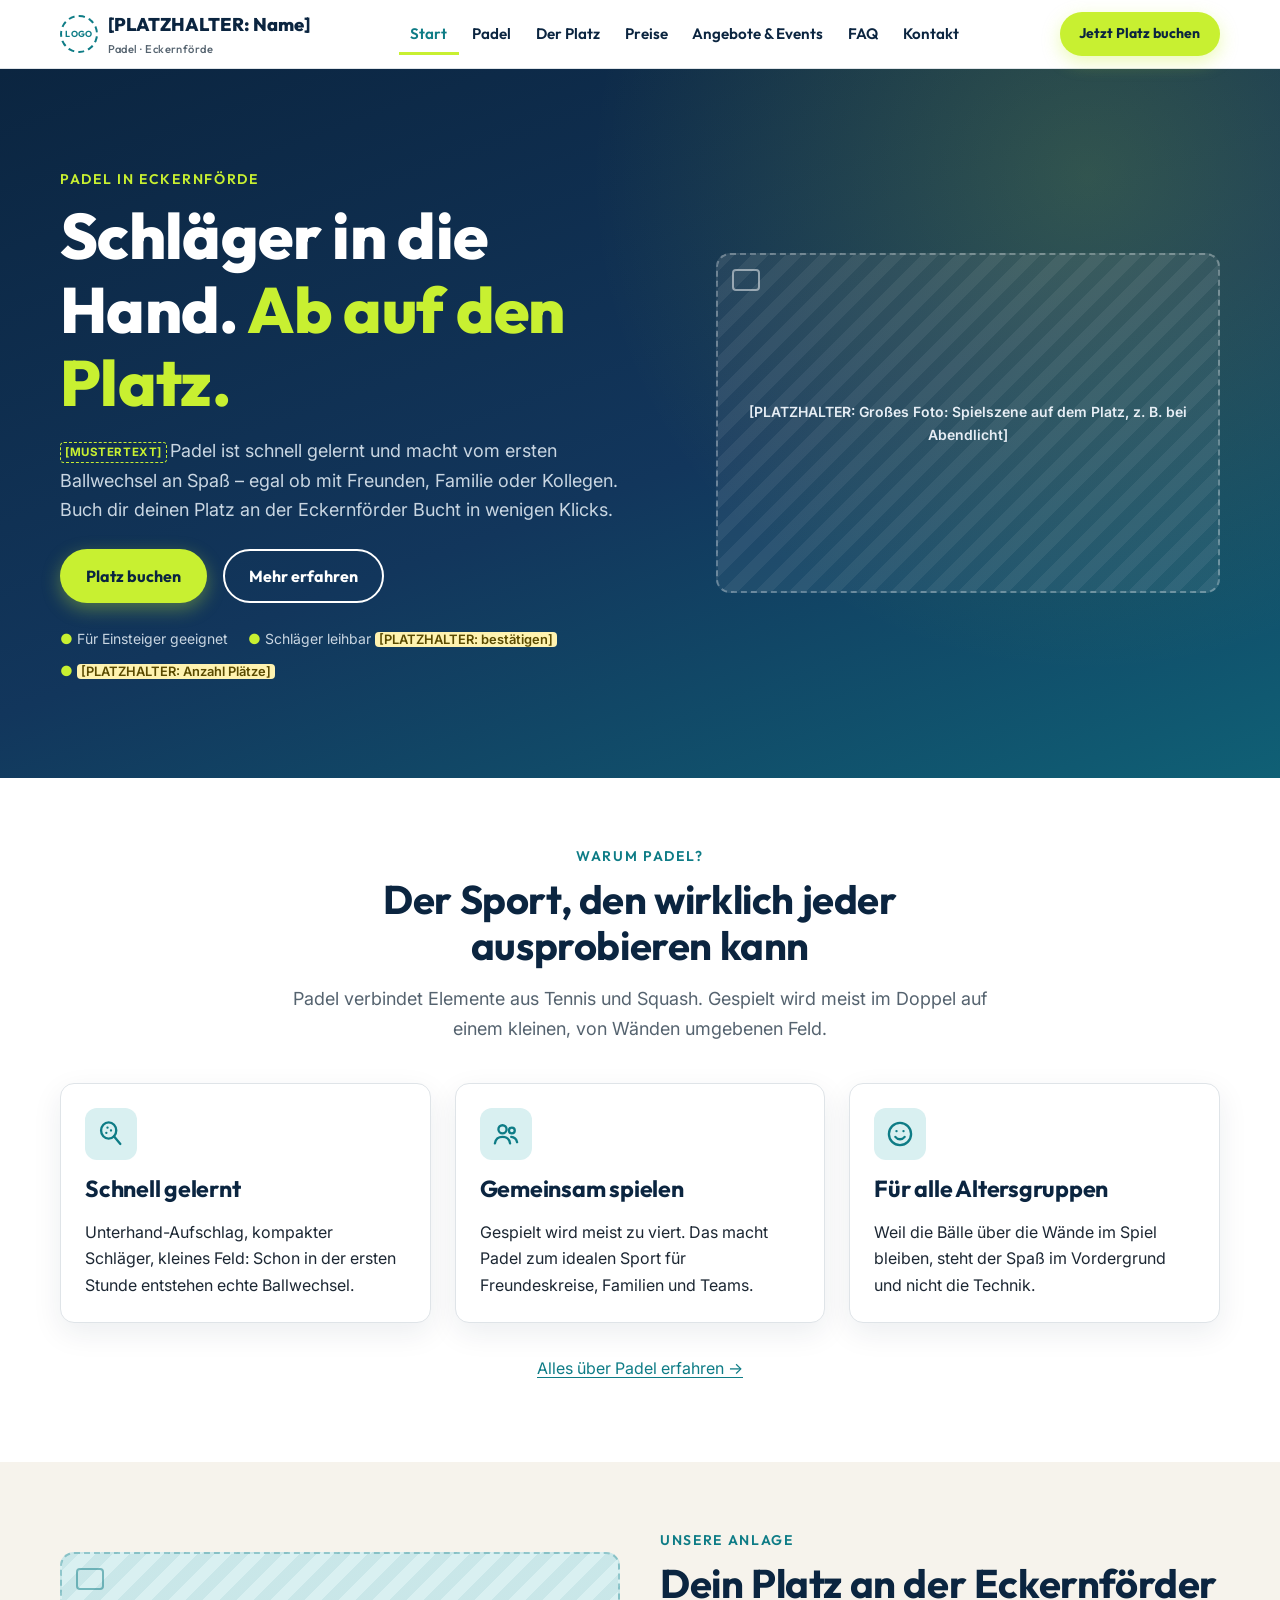
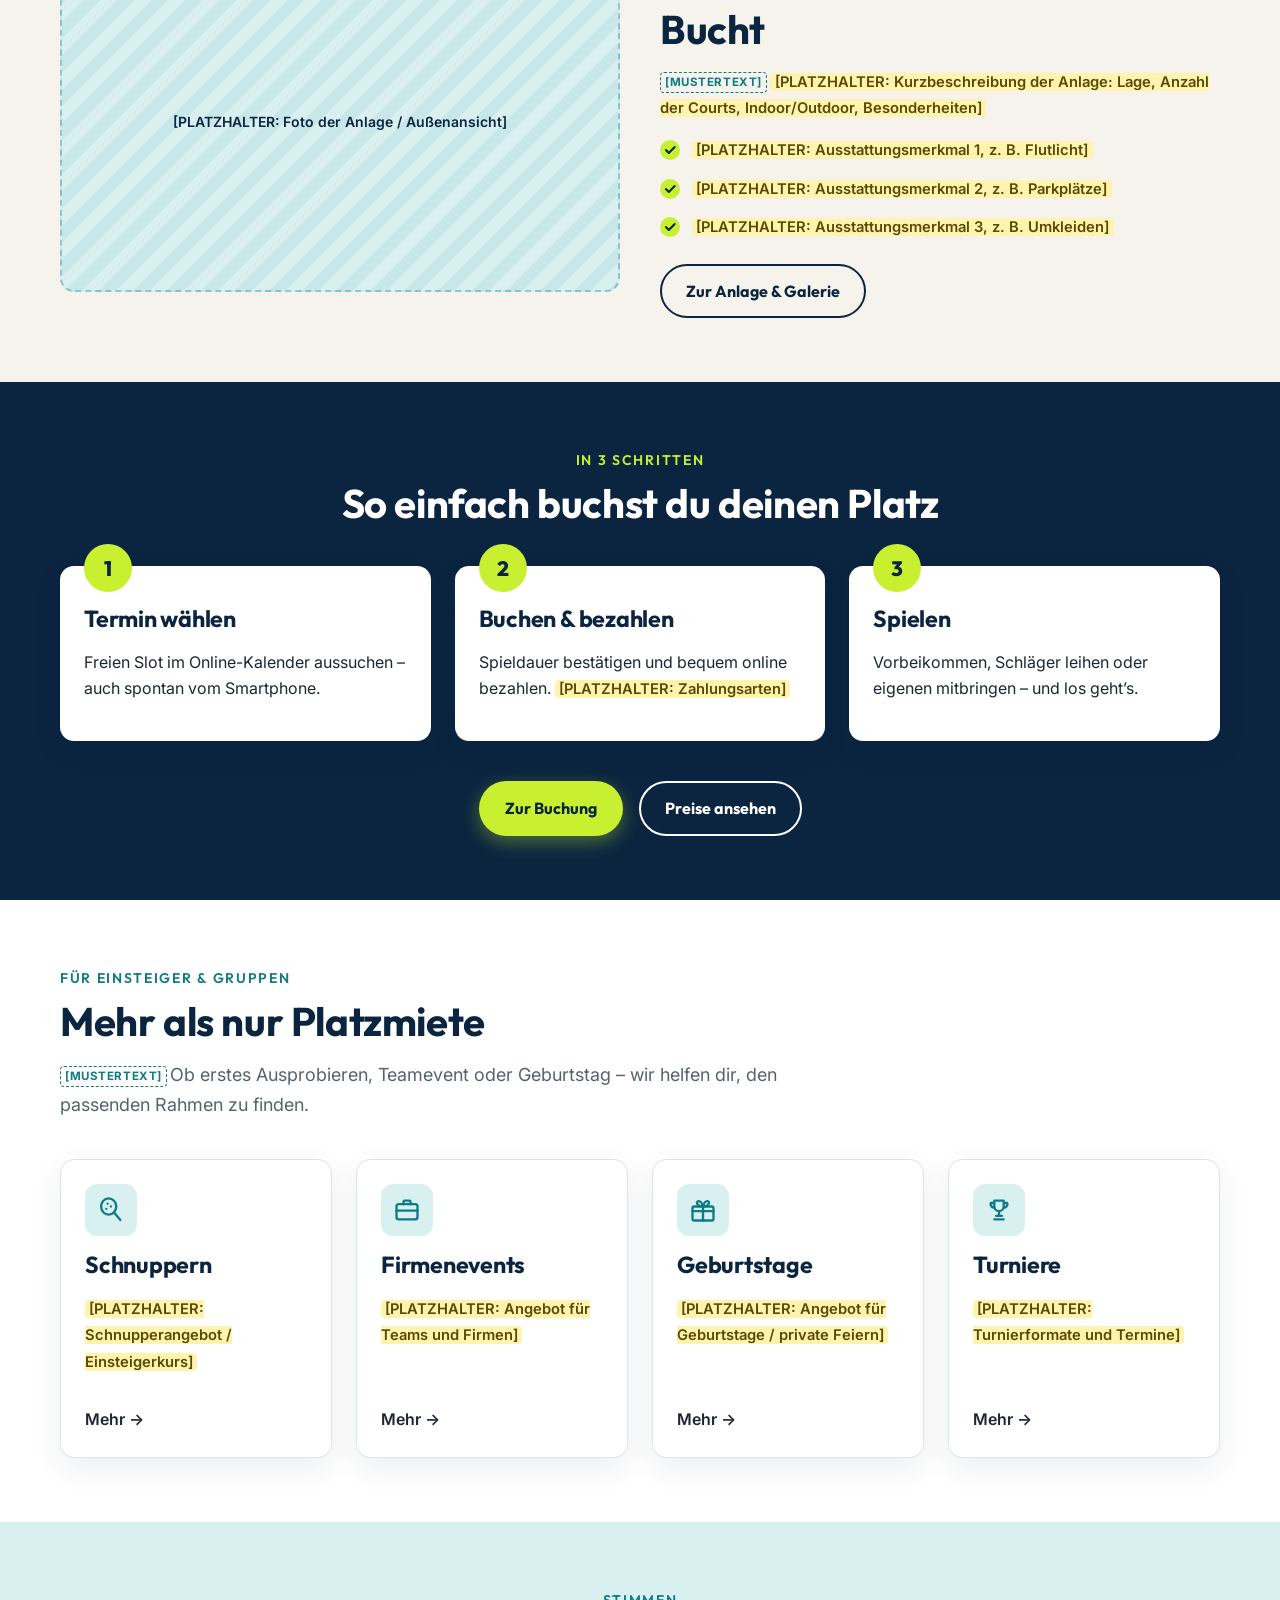
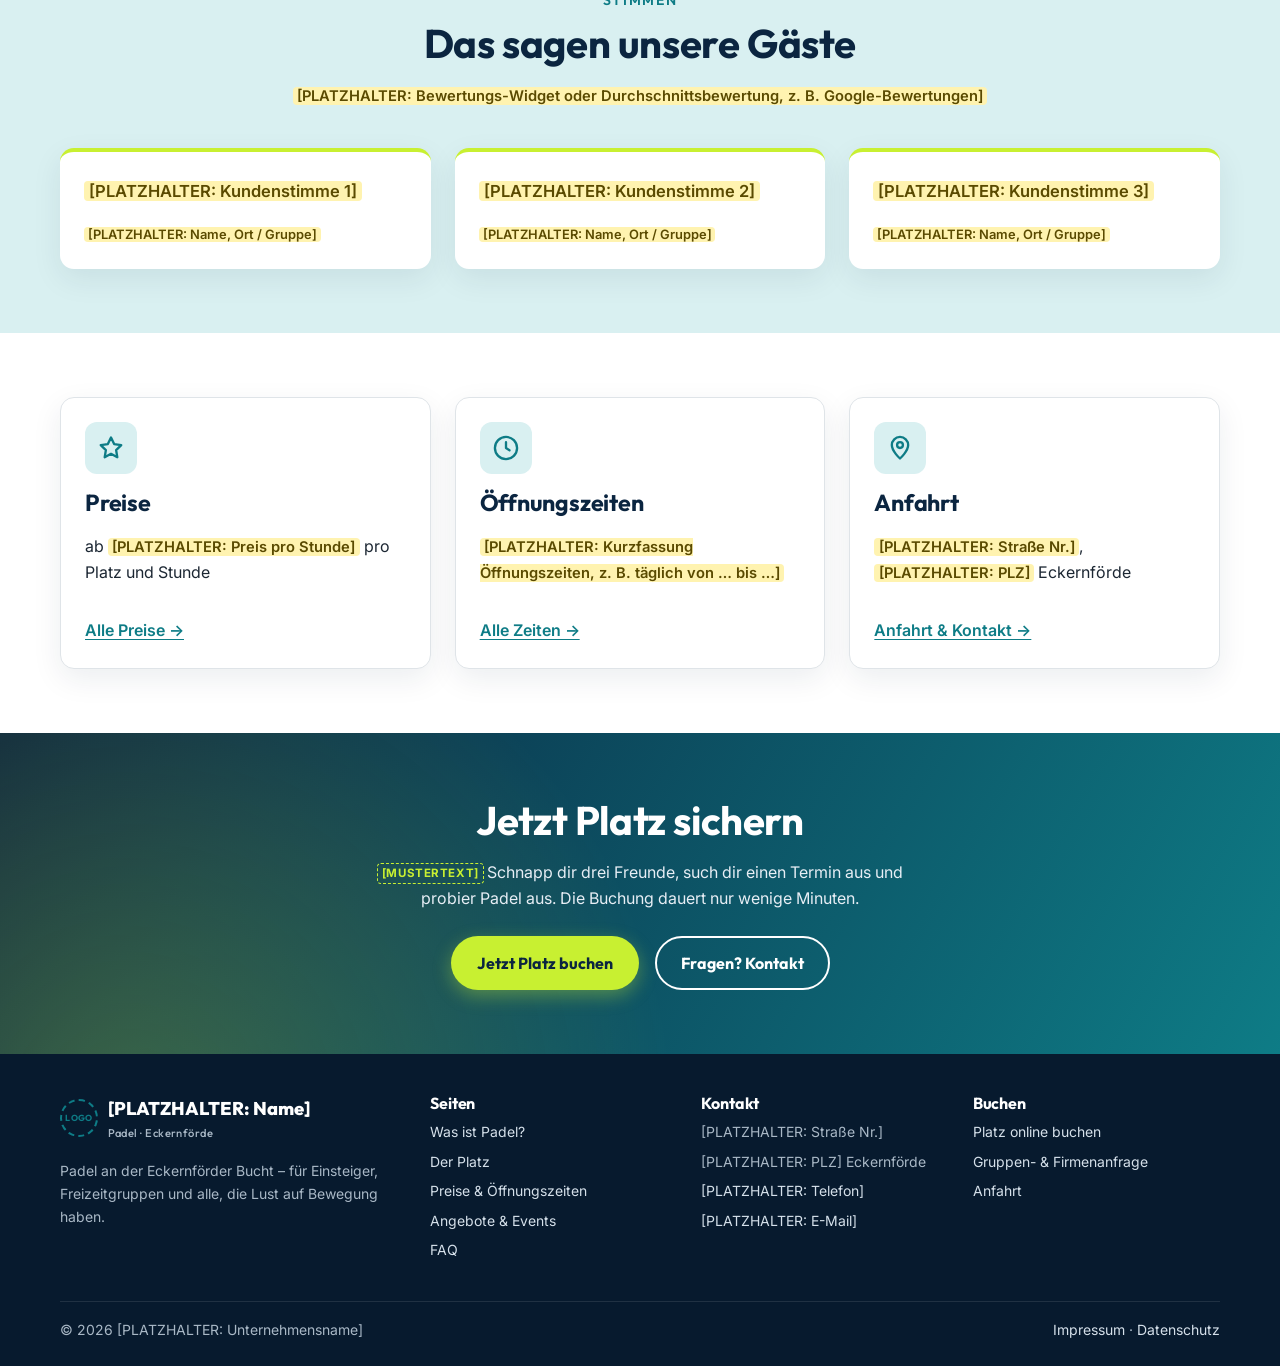
==== index.html @ 582b1b62 "Erster Entwurf der mehrseitigen Padel-Webseite Eckernförde Statische Seiten (HTML/CSS/minimales JS) " ====
<!DOCTYPE html>
<html lang="de">
<head>
  <meta charset="utf-8">
  <meta name="viewport" content="width=device-width, initial-scale=1">
  <title>Padel Eckernförde – Padel-Platz online buchen | [PLATZHALTER: Name]</title>
  <meta name="description" content="Padel in Eckernförde: Platz online buchen, Schläger leihen und mit Freunden, Familie oder Kollegen spielen. Für Einsteiger und Gruppen an der Eckernförder Bucht.">
  <link rel="canonical" href="https://www.example.com/"><!-- [PLATZHALTER: echte Domain] -->

  <!-- Open Graph (Vorschau beim Teilen in Social Media / Messengern) -->
  <meta property="og:type" content="website">
  <meta property="og:locale" content="de_DE">
  <meta property="og:title" content="Padel Eckernförde – Padel-Platz online buchen | [PLATZHALTER: Name]">
  <meta property="og:description" content="Padel in Eckernförde: Platz online buchen, Schläger leihen und mit Freunden, Familie oder Kollegen spielen. Für Einsteiger und Gruppen an der Eckernförder Bucht.">
  <meta property="og:url" content="https://www.example.com/">
  <meta property="og:image" content="https://www.example.com/assets/img/og-image.jpg"><!-- [PLATZHALTER: Teilen-Bild 1200x630] -->

  <link rel="icon" href="assets/img/favicon.svg" type="image/svg+xml">

  <!-- Schriften: Outfit (Überschriften) + Inter (Fließtext). Hinweis DSGVO: vor Livegang lokal hosten. -->
  <link rel="preconnect" href="https://fonts.googleapis.com">
  <link rel="preconnect" href="https://fonts.gstatic.com" crossorigin>
  <link href="https://fonts.googleapis.com/css2?family=Inter:wght@400;500;600;700&amp;family=Outfit:wght@500;600;700;800&amp;display=swap" rel="stylesheet">

  <link rel="stylesheet" href="css/style.css">

  <!-- Strukturierte Daten für Google (Local SEO). Alle Werte sind Platzhalter! -->
  <script type="application/ld+json">
  {
    "@context": "https://schema.org",
    "@type": ["SportsActivityLocation", "LocalBusiness"],
    "name": "[PLATZHALTER: Unternehmensname]",
    "description": "Padel-Anlage in Eckernförde – Plätze online buchen, Schläger leihen, Events und Turniere.",
    "url": "https://www.example.com/",
    "image": "https://www.example.com/assets/img/og-image.jpg",
    "logo": "https://www.example.com/assets/img/logo.svg",
    "telephone": "[PLATZHALTER: Telefon]",
    "email": "[PLATZHALTER: E-Mail]",
    "priceRange": "[PLATZHALTER: z. B. €€]",
    "address": {
      "@type": "PostalAddress",
      "streetAddress": "[PLATZHALTER: Straße Nr.]",
      "postalCode": "[PLATZHALTER: PLZ]",
      "addressLocality": "Eckernförde",
      "addressRegion": "Schleswig-Holstein",
      "addressCountry": "DE"
    },
    "geo": {
      "@type": "GeoCoordinates",
      "latitude": "[PLATZHALTER: Breitengrad]",
      "longitude": "[PLATZHALTER: Längengrad]"
    },
    "openingHoursSpecification": [
      {
        "@type": "OpeningHoursSpecification",
        "dayOfWeek": ["Monday","Tuesday","Wednesday","Thursday","Friday","Saturday","Sunday"],
        "opens": "[PLATZHALTER: HH:MM]",
        "closes": "[PLATZHALTER: HH:MM]"
      }
    ],
    "sameAs": [
      "[PLATZHALTER: Instagram-URL]",
      "[PLATZHALTER: Facebook-URL]"
    ]
  }
  </script>
</head>
<body>
  <a class="skip-link" href="#inhalt">Zum Inhalt springen</a>

  <!-- ================= HEADER (auf allen Seiten identisch) ================= -->
  <header class="site-header">
    <div class="container header-inner">
      <a class="logo" href="index.html" aria-label="Startseite – [PLATZHALTER: Unternehmensname]">
        <span class="logo-mark" aria-hidden="true">LOGO</span>
        <span>[PLATZHALTER: Name]<small>Padel · Eckernförde</small></span>
      </a>

      <nav id="main-nav" class="main-nav" aria-label="Hauptnavigation">
        <ul>
          <li><a href="index.html" aria-current="page">Start</a></li>
          <li><a href="padel.html">Padel</a></li>
          <li><a href="platz.html">Der Platz</a></li>
          <li><a href="preise.html">Preise</a></li>
          <li><a href="angebote.html">Angebote & Events</a></li>
          <li><a href="faq.html">FAQ</a></li>
          <li><a href="kontakt.html">Kontakt</a></li>
        </ul>
      </nav>

      <div class="header-actions">
        <a class="btn btn--book btn--sm header-cta" href="buchen.html">Jetzt Platz buchen</a>
        <button class="nav-toggle" type="button" aria-expanded="false" aria-controls="main-nav" aria-label="Menü öffnen">
          <svg class="icon-open" viewBox="0 0 24 24" fill="none" stroke="currentColor" stroke-width="2.2" stroke-linecap="round" aria-hidden="true"><path d="M4 7h16M4 12h16M4 17h16"/></svg>
          <svg class="icon-close" viewBox="0 0 24 24" fill="none" stroke="currentColor" stroke-width="2.2" stroke-linecap="round" aria-hidden="true"><path d="M6 6l12 12M18 6L6 18"/></svg>
        </button>
      </div>
    </div>
  </header>

  <main id="inhalt">
    <!-- ================= HERO ================= -->
    <section class="hero" aria-labelledby="hero-title">
      <div class="container hero-grid">
        <div class="reveal">
          <span class="eyebrow">Padel in Eckernförde</span>
          <h1 id="hero-title">Schläger in die Hand. <span class="hl">Ab auf den Platz.</span></h1>
          <p class="lead"><span class="tag-muster">[MUSTERTEXT]</span>Padel ist schnell gelernt und macht vom ersten Ballwechsel an Spaß – egal ob mit Freunden, Familie oder Kollegen. Buch dir deinen Platz an der Eckernförder Bucht in wenigen Klicks.</p>
          <div class="btn-row">
            <a class="btn btn--book" href="buchen.html">Platz buchen</a>
            <a class="btn btn--outline" href="padel.html">Mehr erfahren</a>
          </div>
          <ul class="hero-facts">
            <li>Für Einsteiger geeignet</li>
            <li>Schläger leihbar <span class="ph-text">[PLATZHALTER: bestätigen]</span></li>
            <li><span class="ph-text">[PLATZHALTER: Anzahl Plätze]</span></li>
          </ul>
        </div>
        <div class="reveal">
          <div class="ph-img ph-img--tall" role="img" aria-label="Bildplatzhalter: Großes Foto: Spielszene auf dem Platz, z. B. bei Abendlicht">[PLATZHALTER: Großes Foto: Spielszene auf dem Platz, z. B. bei Abendlicht]</div>
        </div>
      </div>
    </section>

    <!-- ================= WARUM PADEL (Kurzteaser) ================= -->
    <section class="section" aria-labelledby="why-title">
      <div class="container">
        <div class="section-head section-head--center reveal">
          <span class="eyebrow">Warum Padel?</span>
          <h2 id="why-title">Der Sport, den wirklich jeder ausprobieren kann</h2>
          <p class="lead">Padel verbindet Elemente aus Tennis und Squash. Gespielt wird meist im Doppel auf einem kleinen, von Wänden umgebenen Feld.</p>
        </div>
        <div class="grid grid--3">
          <article class="card reveal">
            <div class="card-icon"><svg viewBox="0 0 24 24" fill="none" stroke="currentColor" stroke-width="2" stroke-linecap="round" stroke-linejoin="round" aria-hidden="true"><ellipse cx="10" cy="9" rx="6.5" ry="7"/><path d="M14.5 14l5.5 6.5M9 6.5h.01M12 9h.01M8 11h.01"/></svg></div>
            <h3>Schnell gelernt</h3>
            <p>Unterhand-Aufschlag, kompakter Schläger, kleines Feld: Schon in der ersten Stunde entstehen echte Ballwechsel.</p>
          </article>
          <article class="card reveal">
            <div class="card-icon"><svg viewBox="0 0 24 24" fill="none" stroke="currentColor" stroke-width="2" stroke-linecap="round" stroke-linejoin="round" aria-hidden="true"><circle cx="9" cy="8" r="3.5"/><path d="M2.5 20c.6-3.4 3.2-5.5 6.5-5.5s5.9 2.1 6.5 5.5"/><circle cx="17" cy="9" r="2.5"/><path d="M16.5 14.5c2.6.2 4.4 2 5 4.5"/></svg></div>
            <h3>Gemeinsam spielen</h3>
            <p>Gespielt wird meist zu viert. Das macht Padel zum idealen Sport für Freundeskreise, Familien und Teams.</p>
          </article>
          <article class="card reveal">
            <div class="card-icon"><svg viewBox="0 0 24 24" fill="none" stroke="currentColor" stroke-width="2" stroke-linecap="round" stroke-linejoin="round" aria-hidden="true"><circle cx="12" cy="12" r="9.5"/><path d="M8 14.5s1.5 2 4 2 4-2 4-2M9 9.5h.01M15 9.5h.01"/></svg></div>
            <h3>Für alle Altersgruppen</h3>
            <p>Weil die Bälle über die Wände im Spiel bleiben, steht der Spaß im Vordergrund und nicht die Technik.</p>
          </article>
        </div>
        <p class="reveal" style="text-align:center;margin-top:2rem"><a href="padel.html">Alles über Padel erfahren →</a></p>
      </div>
    </section>

    <!-- ================= DER PLATZ (Teaser) ================= -->
    <section class="section section--sand" aria-labelledby="platz-title">
      <div class="container split">
        <div class="reveal">
          <div class="ph-img ph-img--tall" role="img" aria-label="Bildplatzhalter: Foto der Anlage / Außenansicht">[PLATZHALTER: Foto der Anlage / Außenansicht]</div>
        </div>
        <div class="reveal">
          <span class="eyebrow">Unsere Anlage</span>
          <h2 id="platz-title">Dein Platz an der Eckernförder Bucht</h2>
          <p><span class="tag-muster">[MUSTERTEXT]</span><span class="ph-text">[PLATZHALTER: Kurzbeschreibung der Anlage: Lage, Anzahl der Courts, Indoor/Outdoor, Besonderheiten]</span></p>
          <ul class="checklist">
            <li><span class="ph-text">[PLATZHALTER: Ausstattungsmerkmal 1, z. B. Flutlicht]</span></li>
            <li><span class="ph-text">[PLATZHALTER: Ausstattungsmerkmal 2, z. B. Parkplätze]</span></li>
            <li><span class="ph-text">[PLATZHALTER: Ausstattungsmerkmal 3, z. B. Umkleiden]</span></li>
          </ul>
          <div class="btn-row">
            <a class="btn btn--outline" href="platz.html">Zur Anlage &amp; Galerie</a>
          </div>
        </div>
      </div>
    </section>

    <!-- ================= SO BUCHST DU (Kurzfassung) ================= -->
    <section class="section section--dark" aria-labelledby="steps-title">
      <div class="container">
        <div class="section-head section-head--center reveal">
          <span class="eyebrow">In 3 Schritten</span>
          <h2 id="steps-title">So einfach buchst du deinen Platz</h2>
        </div>
        <ol class="steps reveal">
          <li><h3>Termin wählen</h3><p>Freien Slot im Online-Kalender aussuchen – auch spontan vom Smartphone.</p></li>
          <li><h3>Buchen &amp; bezahlen</h3><p>Spieldauer bestätigen und bequem online bezahlen. <span class="ph-text">[PLATZHALTER: Zahlungsarten]</span></p></li>
          <li><h3>Spielen</h3><p>Vorbeikommen, Schläger leihen oder eigenen mitbringen – und los geht’s.</p></li>
        </ol>
        <div class="btn-row reveal" style="justify-content:center;margin-top:2.5rem">
          <a class="btn btn--book" href="buchen.html">Zur Buchung</a>
          <a class="btn btn--outline" href="preise.html">Preise ansehen</a>
        </div>
      </div>
    </section>

    <!-- ================= ANGEBOTE (Teaser) ================= -->
    <section class="section" aria-labelledby="offers-title">
      <div class="container">
        <div class="section-head reveal">
          <span class="eyebrow">Für Einsteiger &amp; Gruppen</span>
          <h2 id="offers-title">Mehr als nur Platzmiete</h2>
          <p class="lead"><span class="tag-muster">[MUSTERTEXT]</span>Ob erstes Ausprobieren, Teamevent oder Geburtstag – wir helfen dir, den passenden Rahmen zu finden.</p>
        </div>
        <div class="grid grid--4">
          <a class="card reveal" href="angebote.html#einsteiger" style="text-decoration:none;color:inherit">
            <div class="card-icon"><svg viewBox="0 0 24 24" fill="none" stroke="currentColor" stroke-width="2" stroke-linecap="round" stroke-linejoin="round" aria-hidden="true"><ellipse cx="10" cy="9" rx="6.5" ry="7"/><path d="M14.5 14l5.5 6.5M9 6.5h.01M12 9h.01M8 11h.01"/></svg></div>
            <h3>Schnuppern</h3>
            <p><span class="ph-text">[PLATZHALTER: Schnupperangebot / Einsteigerkurs]</span></p>
            <span class="card-link">Mehr →</span>
          </a>
          <a class="card reveal" href="angebote.html#gruppen" style="text-decoration:none;color:inherit">
            <div class="card-icon"><svg viewBox="0 0 24 24" fill="none" stroke="currentColor" stroke-width="2" stroke-linecap="round" stroke-linejoin="round" aria-hidden="true"><rect x="3" y="7" width="18" height="13" rx="2"/><path d="M9 7V5a1 1 0 0 1 1-1h4a1 1 0 0 1 1 1v2M3 12.5h18"/></svg></div>
            <h3>Firmenevents</h3>
            <p><span class="ph-text">[PLATZHALTER: Angebot für Teams und Firmen]</span></p>
            <span class="card-link">Mehr →</span>
          </a>
          <a class="card reveal" href="angebote.html#geburtstag" style="text-decoration:none;color:inherit">
            <div class="card-icon"><svg viewBox="0 0 24 24" fill="none" stroke="currentColor" stroke-width="2" stroke-linecap="round" stroke-linejoin="round" aria-hidden="true"><rect x="3" y="9" width="18" height="12" rx="1.5"/><path d="M3 13h18M12 9v12M12 9S10.5 4 8 4.5 7 9 12 9zM12 9s1.5-5 4-4.5S17 9 12 9z"/></svg></div>
            <h3>Geburtstage</h3>
            <p><span class="ph-text">[PLATZHALTER: Angebot für Geburtstage / private Feiern]</span></p>
            <span class="card-link">Mehr →</span>
          </a>
          <a class="card reveal" href="angebote.html#turniere" style="text-decoration:none;color:inherit">
            <div class="card-icon"><svg viewBox="0 0 24 24" fill="none" stroke="currentColor" stroke-width="2" stroke-linecap="round" stroke-linejoin="round" aria-hidden="true"><path d="M8 4h8v5a4 4 0 0 1-8 0V4zM8 6H5a3 3 0 0 0 3 4M16 6h3a3 3 0 0 1-3 4M12 13v4M8 20h8M9.5 17h5"/></svg></div>
            <h3>Turniere</h3>
            <p><span class="ph-text">[PLATZHALTER: Turnierformate und Termine]</span></p>
            <span class="card-link">Mehr →</span>
          </a>
        </div>
      </div>
    </section>

    <!-- ================= VERTRAUEN / KUNDENSTIMMEN ================= -->
    <section class="section section--sea" aria-labelledby="trust-title">
      <div class="container">
        <div class="section-head section-head--center reveal">
          <span class="eyebrow">Stimmen</span>
          <h2 id="trust-title">Das sagen unsere Gäste</h2>
          <p><span class="ph-text">[PLATZHALTER: Bewertungs-Widget oder Durchschnittsbewertung, z. B. Google-Bewertungen]</span></p>
        </div>
        <div class="grid grid--3">
          <figure class="quote reveal">
            <blockquote><p><span class="ph-text">[PLATZHALTER: Kundenstimme 1]</span></p></blockquote>
            <figcaption><span class="ph-text">[PLATZHALTER: Name, Ort / Gruppe]</span></figcaption>
          </figure>
          <figure class="quote reveal">
            <blockquote><p><span class="ph-text">[PLATZHALTER: Kundenstimme 2]</span></p></blockquote>
            <figcaption><span class="ph-text">[PLATZHALTER: Name, Ort / Gruppe]</span></figcaption>
          </figure>
          <figure class="quote reveal">
            <blockquote><p><span class="ph-text">[PLATZHALTER: Kundenstimme 3]</span></p></blockquote>
            <figcaption><span class="ph-text">[PLATZHALTER: Name, Ort / Gruppe]</span></figcaption>
          </figure>
        </div>
      </div>
    </section>

    <!-- ================= KURZINFO PREISE / ZEITEN / ANFAHRT ================= -->
    <section class="section" aria-labelledby="info-title">
      <div class="container">
        <h2 id="info-title" class="visually-hidden">Auf einen Blick</h2>
        <div class="grid grid--3">
          <article class="card reveal">
            <div class="card-icon"><svg viewBox="0 0 24 24" fill="none" stroke="currentColor" stroke-width="2" stroke-linecap="round" stroke-linejoin="round" aria-hidden="true"><path d="M12 3l2.7 5.6 6.1.9-4.4 4.3 1 6.1L12 17l-5.4 2.9 1-6.1L3.2 9.5l6.1-.9L12 3z"/></svg></div>
            <h3>Preise</h3>
            <p>ab <span class="ph-text">[PLATZHALTER: Preis pro Stunde]</span> pro Platz und Stunde</p>
            <a class="card-link" href="preise.html">Alle Preise →</a>
          </article>
          <article class="card reveal">
            <div class="card-icon"><svg viewBox="0 0 24 24" fill="none" stroke="currentColor" stroke-width="2" stroke-linecap="round" stroke-linejoin="round" aria-hidden="true"><circle cx="12" cy="12" r="9.5"/><path d="M12 7v5l3 2"/></svg></div>
            <h3>Öffnungszeiten</h3>
            <p><span class="ph-text">[PLATZHALTER: Kurzfassung Öffnungszeiten, z. B. täglich von … bis …]</span></p>
            <a class="card-link" href="preise.html#zeiten">Alle Zeiten →</a>
          </article>
          <article class="card reveal">
            <div class="card-icon"><svg viewBox="0 0 24 24" fill="none" stroke="currentColor" stroke-width="2" stroke-linecap="round" stroke-linejoin="round" aria-hidden="true"><path d="M12 21s-7-6.2-7-11.5a7 7 0 0 1 14 0C19 14.8 12 21 12 21z"/><circle cx="12" cy="9.5" r="2.5"/></svg></div>
            <h3>Anfahrt</h3>
            <p><span class="ph-text">[PLATZHALTER: Straße Nr.]</span>, <span class="ph-text">[PLATZHALTER: PLZ]</span> Eckernförde</p>
            <a class="card-link" href="kontakt.html">Anfahrt &amp; Kontakt →</a>
          </article>
        </div>
      </div>
    </section>

    <!-- ================= ABSCHLUSS-CTA ================= -->
    <section class="cta-band" aria-labelledby="cta-title">
      <div class="container reveal">
        <h2 id="cta-title">Jetzt Platz sichern</h2>
        <p><span class="tag-muster">[MUSTERTEXT]</span>Schnapp dir drei Freunde, such dir einen Termin aus und probier Padel aus. Die Buchung dauert nur wenige Minuten.</p>
        <div class="btn-row">
          <a class="btn btn--book" href="buchen.html">Jetzt Platz buchen</a>
          <a class="btn btn--outline" href="kontakt.html">Fragen? Kontakt</a>
        </div>
      </div>
    </section>
  </main>

  <!-- ================= FOOTER (auf allen Seiten identisch) ================= -->
  <footer class="site-footer">
    <div class="container">
      <div class="footer-grid">
        <div>
          <a class="logo" href="index.html">
            <span class="logo-mark" aria-hidden="true">LOGO</span>
            <span>[PLATZHALTER: Name]<small>Padel · Eckernförde</small></span>
          </a>
          <p style="margin-top:1rem">Padel an der Eckernförder Bucht – für Einsteiger, Freizeitgruppen und alle, die Lust auf Bewegung haben.</p>
        </div>
        <div>
          <h2>Seiten</h2>
          <ul>
            <li><a href="padel.html">Was ist Padel?</a></li>
            <li><a href="platz.html">Der Platz</a></li>
            <li><a href="preise.html">Preise &amp; Öffnungszeiten</a></li>
            <li><a href="angebote.html">Angebote &amp; Events</a></li>
            <li><a href="faq.html">FAQ</a></li>
          </ul>
        </div>
        <div>
          <h2>Kontakt</h2>
          <ul>
            <li>[PLATZHALTER: Straße Nr.]</li>
            <li>[PLATZHALTER: PLZ] Eckernförde</li>
            <li><a href="tel:+490000000000">[PLATZHALTER: Telefon]</a></li>
            <li><a href="mailto:info@example.com">[PLATZHALTER: E-Mail]</a></li>
          </ul>
        </div>
        <div>
          <h2>Buchen</h2>
          <ul>
            <li><a href="buchen.html">Platz online buchen</a></li>
            <li><a href="angebote.html#gruppen">Gruppen- &amp; Firmenanfrage</a></li>
            <li><a href="kontakt.html">Anfahrt</a></li>
          </ul>
        </div>
      </div>
      <div class="footer-bottom">
        <span>© <span data-year>2026</span> [PLATZHALTER: Unternehmensname]</span>
        <span><a href="impressum.html">Impressum</a> · <a href="datenschutz.html">Datenschutz</a></span>
      </div>
    </div>
  </footer>

  <!-- Fixierte Buchungsleiste (nur Smartphone) -->
  <div class="mobile-book-bar">
    <a class="btn btn--book" href="buchen.html">Jetzt Platz buchen</a>
  </div>

  <script src="js/main.js" defer></script>
</body>
</html>
---- css/style.css ----
/* ==========================================================================
   Padel Eckernförde – Stylesheet (erster Entwurf)
   Aufbau:
   1. Design-Tokens (Farben, Schriften, Abstände) – hier zentral anpassen
   2. Basis / Reset
   3. Layout-Helfer
   4. Komponenten (Buttons, Header, Karten, Platzhalter …)
   5. Seitenbereiche (Hero, Schritte, Preise, FAQ …)
   6. Footer & mobile Buchungsleiste
   7. Animationen & Barrierefreiheit
   Mobile first: Basis-Styles gelten fürs Smartphone, Media Queries erweitern.
   ========================================================================== */

/* 1. Design-Tokens ------------------------------------------------------- */
:root {
  /* Farbwelt: Ostsee-Navy + Küsten-Türkis + Padelball-Lime als Akzent */
  --color-navy: #0b2540;        /* Haupt-Dunkelton (Text, dunkle Flächen) */
  --color-navy-2: #12365c;      /* etwas heller, für Verläufe */
  --color-sea: #0e7c86;         /* Küsten-Türkis (Links, Sekundär) */
  --color-sea-light: #d9f0f1;   /* helle Türkis-Fläche */
  --color-accent: #c8f031;      /* Padelball-Lime – NUR für Buchungs-CTAs */
  --color-accent-hover: #b4dc1c;
  --color-sand: #f6f3ec;        /* warmer Strand-Hintergrund für Abschnitte */
  --color-white: #ffffff;
  --color-text: #1c2733;
  --color-muted: #55636f;
  --color-border: #dfe4e8;
  --color-placeholder: #fff3b0; /* Markierung für Platzhalter */

  /* Schriften */
  --font-heading: "Outfit", system-ui, -apple-system, "Segoe UI", sans-serif;
  --font-body: "Inter", system-ui, -apple-system, "Segoe UI", Roboto, sans-serif;

  /* Typo-Skala (fluid) */
  --fs-sm: 0.875rem;
  --fs-base: 1rem;
  --fs-lg: 1.125rem;
  --fs-h3: clamp(1.2rem, 1.1rem + 0.5vw, 1.45rem);
  --fs-h2: clamp(1.7rem, 1.4rem + 1.4vw, 2.5rem);
  --fs-h1: clamp(2.2rem, 1.6rem + 3vw, 4rem);

  /* Abstände & Formen */
  --space-1: 0.5rem;
  --space-2: 1rem;
  --space-3: 1.5rem;
  --space-4: 2.5rem;
  --space-5: 4rem;
  --radius: 14px;
  --radius-pill: 999px;
  --shadow: 0 10px 30px rgba(11, 37, 64, 0.08);
  --shadow-lg: 0 18px 40px rgba(11, 37, 64, 0.16);
  --container: 1160px;
  --header-h: 68px;
}

/* 2. Basis / Reset -------------------------------------------------------- */
*, *::before, *::after { box-sizing: border-box; }
html { scroll-behavior: smooth; -webkit-text-size-adjust: 100%; }
body {
  margin: 0;
  font-family: var(--font-body);
  font-size: var(--fs-base);
  line-height: 1.65;
  color: var(--color-text);
  background: var(--color-white);
  /* Platz für die mobile Buchungsleiste unten */
  padding-bottom: 76px;
}
img, svg { max-width: 100%; display: block; }
h1, h2, h3, h4 {
  font-family: var(--font-heading);
  line-height: 1.15;
  color: var(--color-navy);
  margin: 0 0 var(--space-2);
  font-weight: 700;
  letter-spacing: -0.01em;
}
h1 { font-size: var(--fs-h1); font-weight: 800; }
h2 { font-size: var(--fs-h2); }
h3 { font-size: var(--fs-h3); }
p { margin: 0 0 var(--space-2); }
a { color: var(--color-sea); text-underline-offset: 3px; }
a:hover { color: var(--color-navy); }
ul { padding-left: 1.2rem; }

/* 3. Layout-Helfer -------------------------------------------------------- */
.container { width: min(100% - 2rem, var(--container)); margin-inline: auto; }
.section { padding-block: var(--space-5); }
.section--sand { background: var(--color-sand); }
.section--sea { background: var(--color-sea-light); }
.section--dark { background: var(--color-navy); color: #e7eef5; }
.section--dark h2, .section--dark h3 { color: var(--color-white); }
.section-head { max-width: 720px; margin-bottom: var(--space-4); }
.section-head--center { margin-inline: auto; text-align: center; }
.eyebrow {
  display: inline-block;
  font-family: var(--font-heading);
  font-weight: 600;
  font-size: var(--fs-sm);
  text-transform: uppercase;
  letter-spacing: 0.12em;
  color: var(--color-sea);
  margin-bottom: var(--space-1);
}
.section--dark .eyebrow, .hero .eyebrow, .page-hero .eyebrow { color: var(--color-accent); }
.lead { font-size: var(--fs-lg); color: var(--color-muted); }
.grid { display: grid; gap: var(--space-3); }
@media (min-width: 640px) {
  .grid--2 { grid-template-columns: repeat(2, 1fr); }
  .grid--3 { grid-template-columns: repeat(2, 1fr); }
  .grid--4 { grid-template-columns: repeat(2, 1fr); }
}
@media (min-width: 960px) {
  .grid--3 { grid-template-columns: repeat(3, 1fr); }
  .grid--4 { grid-template-columns: repeat(4, 1fr); }
}
.split { display: grid; gap: var(--space-4); align-items: center; }
@media (min-width: 900px) { .split { grid-template-columns: 1fr 1fr; } }

/* 4. Komponenten ---------------------------------------------------------- */

/* Buttons – .btn--book ist IMMER der wichtigste Handlungsaufruf */
.btn {
  display: inline-flex;
  align-items: center;
  justify-content: center;
  gap: 0.5rem;
  min-height: 48px;              /* gut tippbar */
  padding: 0.75rem 1.5rem;
  border-radius: var(--radius-pill);
  border: 2px solid transparent;
  font-family: var(--font-heading);
  font-weight: 700;
  font-size: var(--fs-base);
  text-decoration: none;
  cursor: pointer;
  transition: transform .2s ease, background-color .2s ease, box-shadow .2s ease, color .2s ease;
}
.btn:hover { transform: translateY(-2px); }
.btn--book {
  background: var(--color-accent);
  color: var(--color-navy);
  box-shadow: 0 6px 18px rgba(200, 240, 49, 0.35);
}
.btn--book:hover { background: var(--color-accent-hover); color: var(--color-navy); box-shadow: var(--shadow-lg); }
.btn--outline { border-color: currentColor; color: var(--color-navy); background: transparent; }
.btn--outline:hover { background: var(--color-navy); color: var(--color-white); border-color: var(--color-navy); }
.section--dark .btn--outline, .hero .btn--outline, .page-hero .btn--outline, .cta-band .btn--outline { color: var(--color-white); }
.section--dark .btn--outline:hover, .hero .btn--outline:hover, .page-hero .btn--outline:hover, .cta-band .btn--outline:hover {
  background: var(--color-white); color: var(--color-navy); border-color: var(--color-white);
}
.btn--sm { min-height: 42px; padding: 0.5rem 1.1rem; font-size: var(--fs-sm); }
.btn-row { display: flex; flex-wrap: wrap; gap: var(--space-2); margin-top: var(--space-3); }

/* Platzhalter-Markierungen (im Text sichtbar, damit nichts vergessen wird) */
.ph-text {
  background: var(--color-placeholder);
  color: #5a4a00;
  padding: 0 0.3em;
  border-radius: 4px;
  font-size: 0.92em;
  font-weight: 600;
}
.tag-muster {
  display: inline-block;
  font-size: 0.72rem;
  font-weight: 700;
  letter-spacing: 0.05em;
  color: var(--color-sea);
  border: 1px dashed var(--color-sea);
  border-radius: 4px;
  padding: 0 0.35em;
  vertical-align: middle;
  margin-right: 0.3em;
}
.section--dark .tag-muster, .hero .tag-muster, .page-hero .tag-muster, .cta-band .tag-muster { color: var(--color-accent); border-color: var(--color-accent); }

/* Bild-Platzhalter: neutrale Fläche mit Hinweis, welches Foto hingehört */
.ph-img {
  position: relative;
  display: flex;
  align-items: center;
  justify-content: center;
  text-align: center;
  padding: var(--space-3);
  min-height: 220px;
  border-radius: var(--radius);
  color: var(--color-navy);
  font-size: var(--fs-sm);
  font-weight: 600;
  background:
    repeating-linear-gradient(135deg, rgba(14,124,134,.08) 0 12px, transparent 12px 24px),
    var(--color-sea-light);
  border: 2px dashed rgba(14, 124, 134, 0.35);
}
.ph-img::before {
  content: "";
  position: absolute;
  top: 14px; left: 14px;
  width: 28px; height: 22px;
  border: 2px solid rgba(14,124,134,.5);
  border-radius: 4px;
}
.ph-img--tall { min-height: 340px; }
.ph-img--map { min-height: 320px; }

/* Karten */
.card {
  background: var(--color-white);
  border-radius: var(--radius);
  padding: var(--space-3);
  box-shadow: var(--shadow);
  border: 1px solid var(--color-border);
  transition: transform .25s ease, box-shadow .25s ease;
  display: flex;
  flex-direction: column;
}
.card:hover { transform: translateY(-4px); box-shadow: var(--shadow-lg); }
.card > :last-child { margin-bottom: 0; }
.card .card-link { margin-top: auto; padding-top: var(--space-2); font-weight: 600; }
.card-icon {
  width: 52px; height: 52px;
  border-radius: 12px;
  background: var(--color-sea-light);
  color: var(--color-sea);
  display: grid; place-items: center;
  margin-bottom: var(--space-2);
}
.card-icon svg { width: 28px; height: 28px; }

/* Checkliste (Ausstattung etc.) */
.checklist { list-style: none; padding: 0; margin: 0; display: grid; gap: 0.75rem; }
.checklist li { position: relative; padding-left: 2rem; }
.checklist li::before {
  content: "";
  position: absolute; left: 0; top: 0.25em;
  width: 1.25rem; height: 1.25rem;
  border-radius: 50%;
  background: var(--color-accent) url("data:image/svg+xml,%3Csvg xmlns='http://www.w3.org/2000/svg' viewBox='0 0 24 24' fill='none' stroke='%230b2540' stroke-width='3.5' stroke-linecap='round' stroke-linejoin='round'%3E%3Cpath d='M5 12l5 5L20 7'/%3E%3C/svg%3E") center / 70% no-repeat;
}

/* Hinweisbox */
.notice {
  border-left: 4px solid var(--color-sea);
  background: var(--color-sea-light);
  padding: var(--space-2) var(--space-3);
  border-radius: 0 var(--radius) var(--radius) 0;
  margin-bottom: var(--space-3);
}
.notice--warn { border-color: #d39b00; background: #fff7d6; }

/* Skip-Link */
.skip-link {
  position: absolute; left: 1rem; top: -100px;
  background: var(--color-navy); color: var(--color-white);
  padding: 0.75rem 1rem; border-radius: 8px; z-index: 1000;
}
.skip-link:focus { top: 1rem; }

/* Header ------------------------------------------------------------------ */
.site-header {
  position: sticky; top: 0; z-index: 100;
  /* bewusst ohne backdrop-filter: der würde das fixierte Mobil-Menü auf die Header-Höhe begrenzen */
  background: var(--color-white);
  border-bottom: 1px solid var(--color-border);
  transition: box-shadow .2s ease;
}
.site-header.is-scrolled { box-shadow: 0 4px 20px rgba(11,37,64,.08); }
.header-inner {
  display: flex; align-items: center; justify-content: space-between;
  gap: var(--space-2);
  min-height: var(--header-h);
}
.logo {
  display: inline-flex; align-items: center; gap: 0.6rem;
  font-family: var(--font-heading); font-weight: 800; font-size: 1.15rem;
  color: var(--color-navy); text-decoration: none;
}
.logo-mark {
  width: 38px; height: 38px; border-radius: 50%;
  border: 2px dashed var(--color-sea);
  display: grid; place-items: center;
  font-size: 0.55rem; font-weight: 700; color: var(--color-sea); letter-spacing: .03em;
}
.logo small { display: block; font-size: 0.7rem; font-weight: 500; color: var(--color-muted); letter-spacing: 0.04em; }

.nav-toggle {
  display: inline-flex; align-items: center; justify-content: center;
  width: 48px; height: 48px;
  border: 0; background: transparent; color: var(--color-navy); cursor: pointer;
  border-radius: 10px;
}
.nav-toggle svg { width: 28px; height: 28px; }
.nav-toggle .icon-close { display: none; }
.nav-open .nav-toggle .icon-open { display: none; }
.nav-open .nav-toggle .icon-close { display: block; }

.main-nav {
  position: fixed; inset: var(--header-h) 0 0 0;
  background: var(--color-white);
  padding: var(--space-3) 1rem;
  opacity: 0;
  transform: translateY(-12px);
  transition: opacity .25s ease, transform .25s ease, visibility .25s;
  overflow-y: auto;
  visibility: hidden;
}
.nav-open .main-nav { opacity: 1; transform: none; visibility: visible; }
.main-nav ul { list-style: none; margin: 0; padding: 0; display: grid; gap: 0.25rem; }
.main-nav a {
  display: block; padding: 0.85rem 0.75rem; border-radius: 10px;
  font-family: var(--font-heading); font-weight: 600; font-size: 1.15rem;
  color: var(--color-navy); text-decoration: none;
}
.main-nav a:hover { background: var(--color-sea-light); }
.main-nav a[aria-current="page"] { color: var(--color-sea); background: var(--color-sea-light); }
.header-cta { display: none; }
.header-actions { display: flex; align-items: center; gap: 0.5rem; }

@media (min-width: 1080px) {
  .nav-toggle { display: none; }
  .main-nav {
    position: static; transform: none; visibility: visible; opacity: 1;
    padding: 0; background: none; overflow: visible;
  }
  .main-nav ul { display: flex; gap: 0.15rem; }
  .main-nav a { font-size: 0.95rem; padding: 0.5rem 0.7rem; }
  .main-nav a[aria-current="page"] { background: none; box-shadow: inset 0 -3px 0 var(--color-accent); border-radius: 0; }
  .header-cta { display: inline-flex; }
}
@media (min-width: 640px) and (max-width: 1079px) {
  .header-cta { display: inline-flex; }
}

/* 5. Seitenbereiche ------------------------------------------------------- */

/* Hero (Startseite) */
.hero {
  position: relative;
  color: #e7eef5;
  background:
    radial-gradient(circle at 85% 15%, rgba(200,240,49,.18), transparent 40%),
    linear-gradient(160deg, var(--color-navy) 0%, var(--color-navy-2) 55%, var(--color-sea) 130%);
  padding-block: var(--space-5);
  overflow: hidden;
}
.hero h1 { color: var(--color-white); }
.hero h1 .hl { color: var(--color-accent); }
.hero .lead { color: #c9d6e2; max-width: 36rem; }
.hero-grid { display: grid; gap: var(--space-4); align-items: center; }
@media (min-width: 960px) { .hero-grid { grid-template-columns: 1.1fr 0.9fr; } .hero { padding-block: 6rem; } }
.hero .ph-img {
  background:
    repeating-linear-gradient(135deg, rgba(255,255,255,.06) 0 12px, transparent 12px 24px),
    rgba(255,255,255,.06);
  border-color: rgba(255,255,255,.3);
  color: #e7eef5;
}
.hero .ph-img::before { border-color: rgba(255,255,255,.5); }
.hero-facts {
  display: flex; flex-wrap: wrap; gap: 0.5rem 1.25rem;
  list-style: none; padding: 0; margin: var(--space-3) 0 0;
  font-size: var(--fs-sm); color: #c9d6e2;
}
.hero-facts li::before { content: "● "; color: var(--color-accent); }

/* Kopfbereich der Unterseiten */
.page-hero {
  background: linear-gradient(160deg, var(--color-navy) 0%, var(--color-navy-2) 70%, var(--color-sea) 140%);
  color: #c9d6e2;
  padding-block: var(--space-4) var(--space-5);
}
.page-hero h1 { color: var(--color-white); font-size: clamp(2rem, 1.5rem + 2.4vw, 3.2rem); }
.page-hero .lead { color: #c9d6e2; max-width: 40rem; }
.breadcrumb { font-size: var(--fs-sm); margin-bottom: var(--space-2); }
.breadcrumb ol { list-style: none; padding: 0; margin: 0; display: flex; flex-wrap: wrap; gap: 0.4rem; }
.breadcrumb li + li::before { content: "/"; margin-right: 0.4rem; opacity: .6; }
.breadcrumb a { color: #c9d6e2; }
.breadcrumb a:hover { color: var(--color-white); }
.breadcrumb [aria-current] { color: var(--color-accent); }

/* Schritte "So buchst du" */
.steps { counter-reset: step; list-style: none; padding: 0; margin: 0; display: grid; gap: var(--space-3); }
@media (min-width: 800px) { .steps { grid-template-columns: repeat(3, 1fr); } }
.steps li {
  counter-increment: step;
  position: relative;
  background: var(--color-white);
  border-radius: var(--radius);
  padding: var(--space-4) var(--space-3) var(--space-3);
  box-shadow: var(--shadow);
}
.steps li::before {
  content: counter(step);
  position: absolute; top: -22px; left: var(--space-3);
  width: 48px; height: 48px; border-radius: 50%;
  display: grid; place-items: center;
  background: var(--color-accent); color: var(--color-navy);
  font-family: var(--font-heading); font-weight: 800; font-size: 1.3rem;
}
.section--dark .steps li { color: var(--color-text); }
.section--dark .steps li h3 { color: var(--color-navy); }

/* Buchungs-Einbettung */
.booking-embed {
  border: 3px dashed var(--color-sea);
  border-radius: var(--radius);
  background: var(--color-white);
  min-height: 420px;
  display: grid; place-items: center;
  text-align: center;
  padding: var(--space-4) var(--space-3);
}
.booking-embed code { background: var(--color-sand); padding: 0.1em 0.4em; border-radius: 4px; font-size: 0.85em; }

/* Preise */
.price-card { text-align: left; }
.price-card .price {
  font-family: var(--font-heading); font-weight: 800; font-size: 1.6rem; color: var(--color-navy);
  margin: var(--space-1) 0 var(--space-2);
}
.price-card--featured { border: 2px solid var(--color-accent); position: relative; }
.price-card--featured .badge {
  position: absolute; top: -13px; right: var(--space-3);
  background: var(--color-accent); color: var(--color-navy);
  font-size: 0.75rem; font-weight: 700; padding: 0.2rem 0.7rem; border-radius: var(--radius-pill);
}
.table-wrap { overflow-x: auto; border-radius: var(--radius); box-shadow: var(--shadow); }
table { width: 100%; border-collapse: collapse; background: var(--color-white); min-width: 480px; }
th, td { text-align: left; padding: 0.9rem 1rem; border-bottom: 1px solid var(--color-border); vertical-align: top; }
thead th { background: var(--color-navy); color: var(--color-white); font-family: var(--font-heading); font-weight: 600; }
tbody tr:last-child td, tbody tr:last-child th { border-bottom: 0; }

/* Galerie */
.gallery { display: grid; gap: var(--space-2); grid-template-columns: repeat(2, 1fr); }
.gallery .ph-img { min-height: 160px; font-size: 0.8rem; }
@media (min-width: 800px) {
  .gallery { grid-template-columns: repeat(3, 1fr); }
  .gallery .ph-img:first-child { grid-column: span 2; grid-row: span 2; min-height: 340px; }
}

/* Kundenstimmen */
.quote {
  margin: 0;
  background: var(--color-white); border-radius: var(--radius);
  padding: var(--space-3); box-shadow: var(--shadow);
  border-top: 4px solid var(--color-accent);
}
.quote blockquote { margin: 0 0 var(--space-2); font-size: var(--fs-lg); }
.quote figcaption { font-size: var(--fs-sm); color: var(--color-muted); }

/* FAQ (natives <details>, ohne JS bedienbar) */
.faq { display: grid; gap: 0.75rem; max-width: 820px; }
.faq details {
  background: var(--color-white); border: 1px solid var(--color-border);
  border-radius: var(--radius); padding: 0 var(--space-3);
  transition: box-shadow .2s ease;
}
.faq details[open] { box-shadow: var(--shadow); }
.faq summary {
  cursor: pointer; list-style: none;
  padding: 1.1rem 2rem 1.1rem 0; position: relative;
  font-family: var(--font-heading); font-weight: 600; font-size: 1.08rem; color: var(--color-navy);
}
.faq summary::-webkit-details-marker { display: none; }
.faq summary::after {
  content: "+"; position: absolute; right: 0; top: 50%; transform: translateY(-50%);
  font-size: 1.6rem; color: var(--color-sea); transition: transform .2s ease;
}
.faq details[open] summary::after { transform: translateY(-50%) rotate(45deg); }
.faq details > div { padding-bottom: var(--space-2); }
.faq-group + .faq-group { margin-top: var(--space-4); }

/* Kontakt */
.contact-list { list-style: none; padding: 0; margin: 0; display: grid; gap: var(--space-2); }
.contact-list li { display: flex; gap: 0.85rem; align-items: flex-start; }
.contact-list svg { width: 24px; height: 24px; flex: none; color: var(--color-sea); margin-top: 0.15rem; }
.contact-list strong { display: block; font-family: var(--font-heading); color: var(--color-navy); }
.social { display: flex; gap: 0.75rem; list-style: none; padding: 0; margin: var(--space-2) 0 0; }
.social a {
  width: 44px; height: 44px; border-radius: 50%;
  display: grid; place-items: center;
  background: var(--color-sea-light); color: var(--color-navy);
  transition: background-color .2s ease, transform .2s ease;
}
.social a:hover { background: var(--color-accent); transform: translateY(-2px); }
.social svg { width: 20px; height: 20px; }

/* Abschluss-CTA */
.cta-band {
  background:
    radial-gradient(circle at 10% 120%, rgba(200,240,49,.25), transparent 45%),
    linear-gradient(120deg, var(--color-navy), var(--color-sea));
  color: #e7eef5;
  padding-block: var(--space-5);
  text-align: center;
}
.cta-band h2 { color: var(--color-white); }
.cta-band p { max-width: 36rem; margin-inline: auto; }
.cta-band .btn-row { justify-content: center; }

/* Rechtstexte */
.prose { max-width: 760px; }
.prose h2 { font-size: 1.5rem; margin-top: var(--space-4); }
.prose h3 { font-size: 1.15rem; margin-top: var(--space-3); }

/* 6. Footer & mobile Buchungsleiste --------------------------------------- */
.site-footer { background: #071a2e; color: #a9b8c6; padding-block: var(--space-4) var(--space-3); font-size: var(--fs-sm); }
.site-footer a { color: #d5e0ea; text-decoration: none; }
.site-footer a:hover { color: var(--color-accent); text-decoration: underline; }
.site-footer h2 { font-size: 1rem; color: var(--color-white); margin-bottom: var(--space-1); }
.footer-grid { display: grid; gap: var(--space-3); }
@media (min-width: 800px) { .footer-grid { grid-template-columns: 1.4fr 1fr 1fr 1fr; } }
.footer-grid ul { list-style: none; padding: 0; margin: 0; display: grid; gap: 0.4rem; }
.footer-bottom {
  margin-top: var(--space-4); padding-top: var(--space-2);
  border-top: 1px solid rgba(255,255,255,.1);
  display: flex; flex-wrap: wrap; justify-content: space-between; gap: var(--space-1);
}
.site-footer .logo { color: var(--color-white); }
.site-footer .logo small { color: #a9b8c6; }

/* Fixierte Buchungsleiste – nur auf kleinen Bildschirmen */
.mobile-book-bar {
  position: fixed; left: 0; right: 0; bottom: 0; z-index: 90;
  padding: 0.6rem 1rem calc(0.6rem + env(safe-area-inset-bottom));
  background: rgba(11, 37, 64, 0.97);
  box-shadow: 0 -6px 20px rgba(0,0,0,.15);
}
.mobile-book-bar .btn { width: 100%; }
@media (min-width: 640px) {
  .mobile-book-bar { display: none; }
  body { padding-bottom: 0; }
}

/* 7. Animationen & Barrierefreiheit ---------------------------------------- */
:focus-visible {
  outline: 3px solid var(--color-sea);
  outline-offset: 3px;
  border-radius: 6px;
}
.section--dark :focus-visible, .hero :focus-visible, .page-hero :focus-visible,
.cta-band :focus-visible, .site-footer :focus-visible, .mobile-book-bar :focus-visible {
  outline-color: var(--color-accent);
}
.btn--book:focus-visible { outline-color: var(--color-navy); }
.hero .btn--book:focus-visible, .page-hero .btn--book:focus-visible, .cta-band .btn--book:focus-visible,
.mobile-book-bar .btn--book:focus-visible, .section--dark .btn--book:focus-visible { outline-color: var(--color-white); }

/* Sanftes Einblenden – nur aktiv, wenn JS läuft (Klasse .js am <html>) */
.js .reveal { opacity: 0; transform: translateY(24px); transition: opacity .7s ease, transform .7s ease; }
.js .reveal.is-visible { opacity: 1; transform: none; }

.visually-hidden {
  position: absolute !important; width: 1px; height: 1px; overflow: hidden;
  clip: rect(0 0 0 0); white-space: nowrap; margin: -1px; padding: 0; border: 0;
}

@media (prefers-reduced-motion: reduce) {
  html { scroll-behavior: auto; }
  *, *::before, *::after { transition: none !important; animation: none !important; }
  .js .reveal { opacity: 1; transform: none; }
}
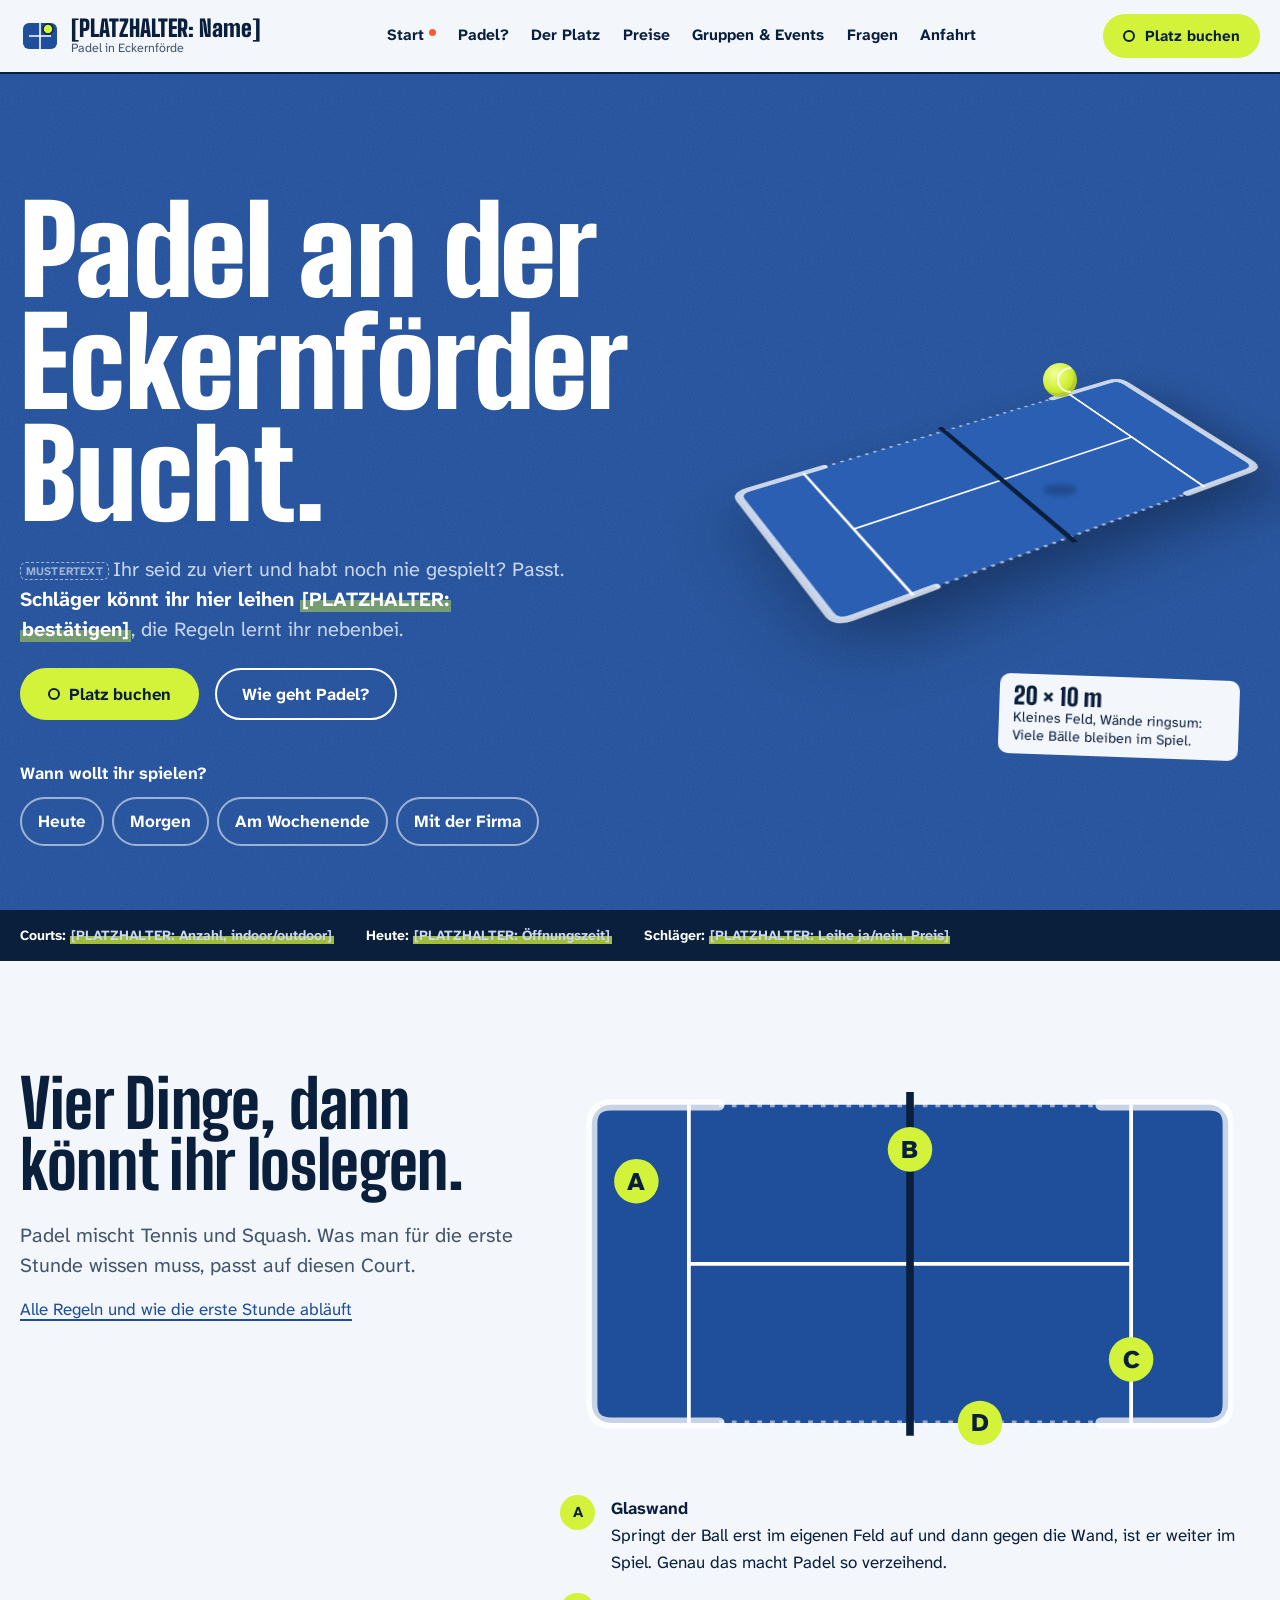
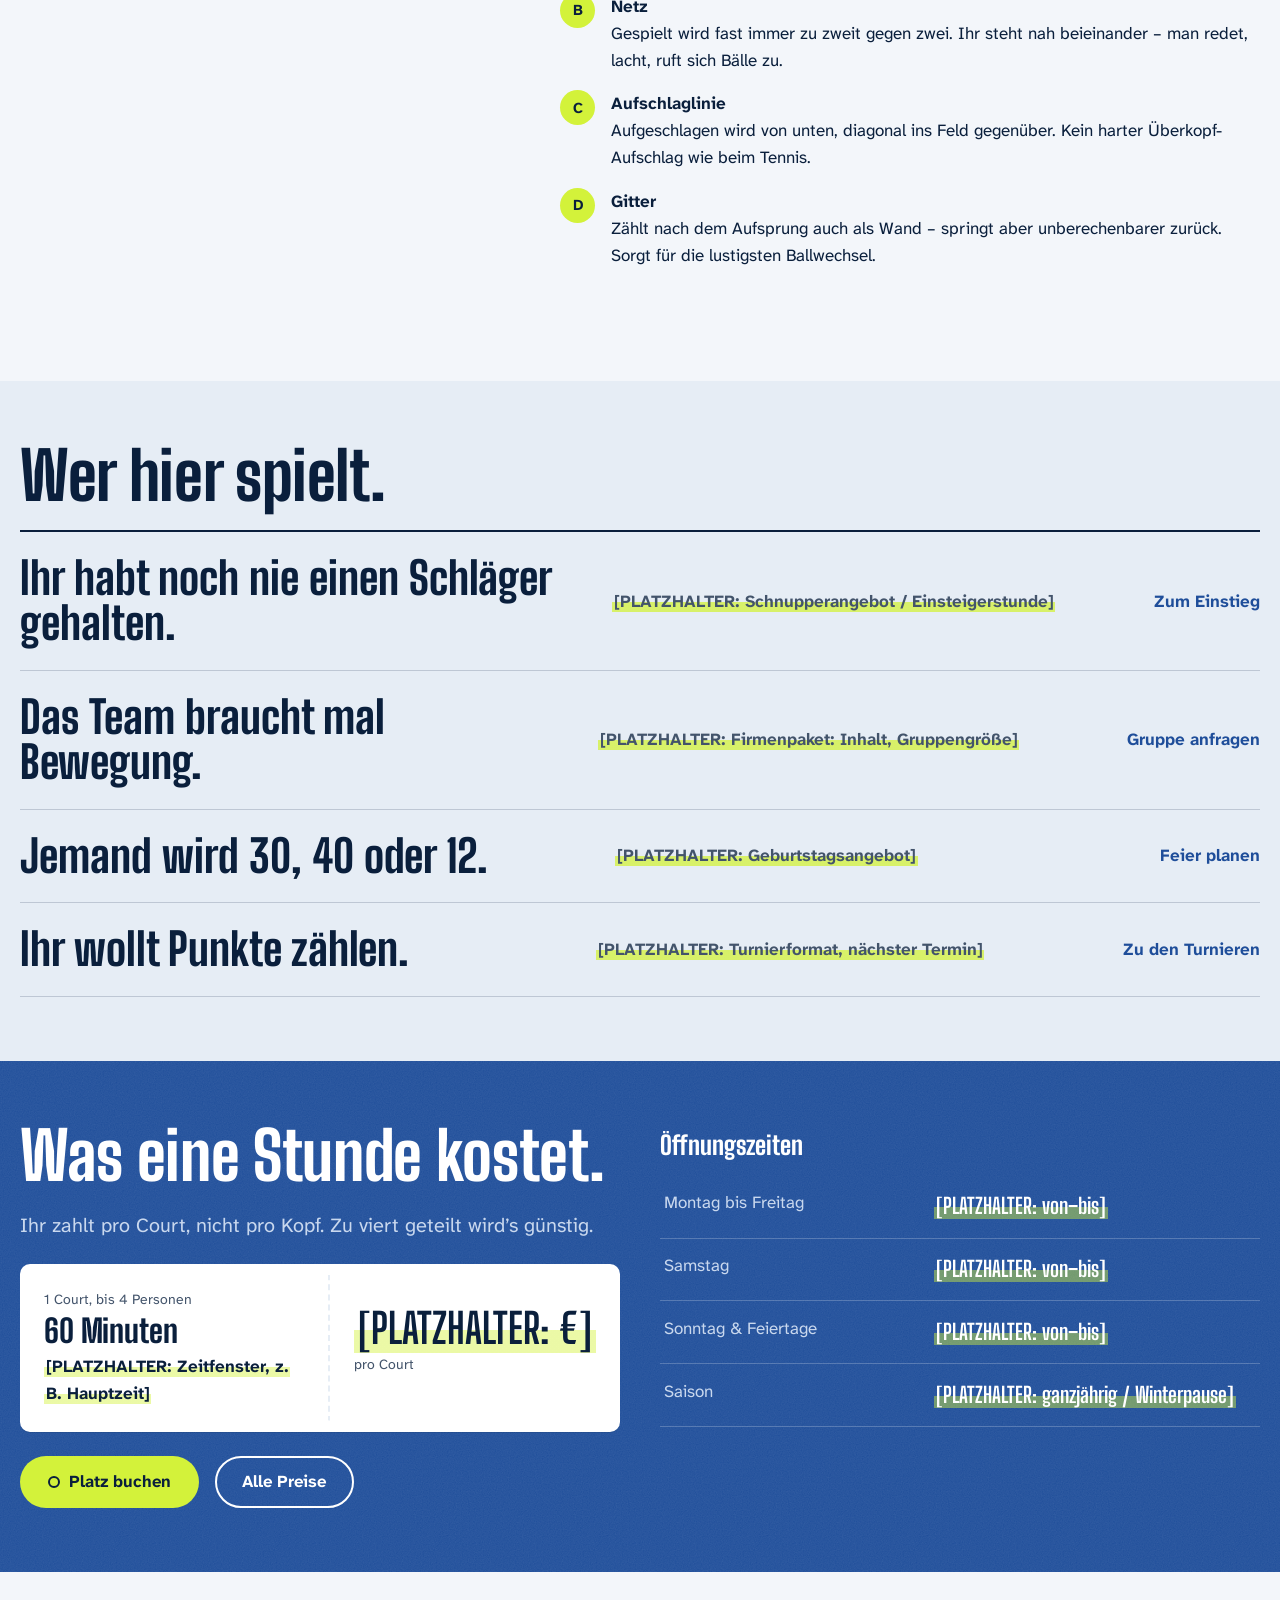
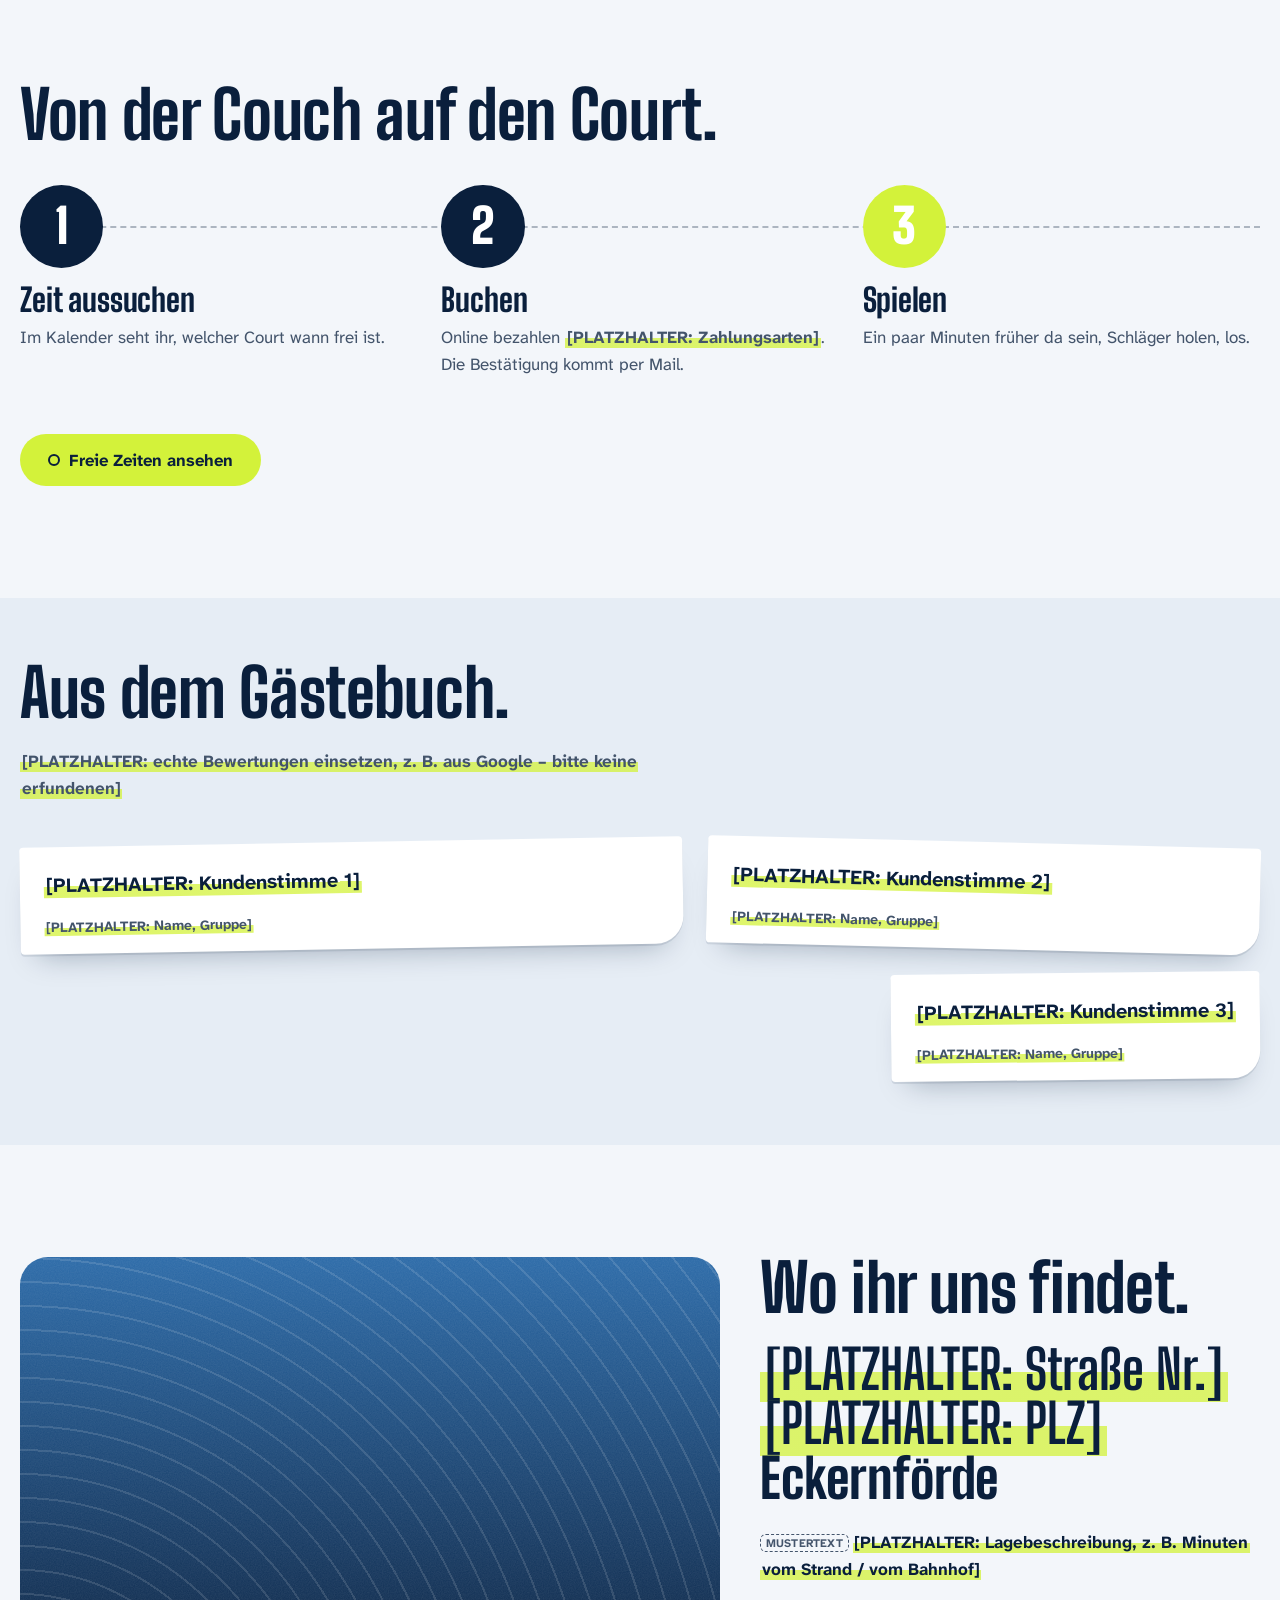
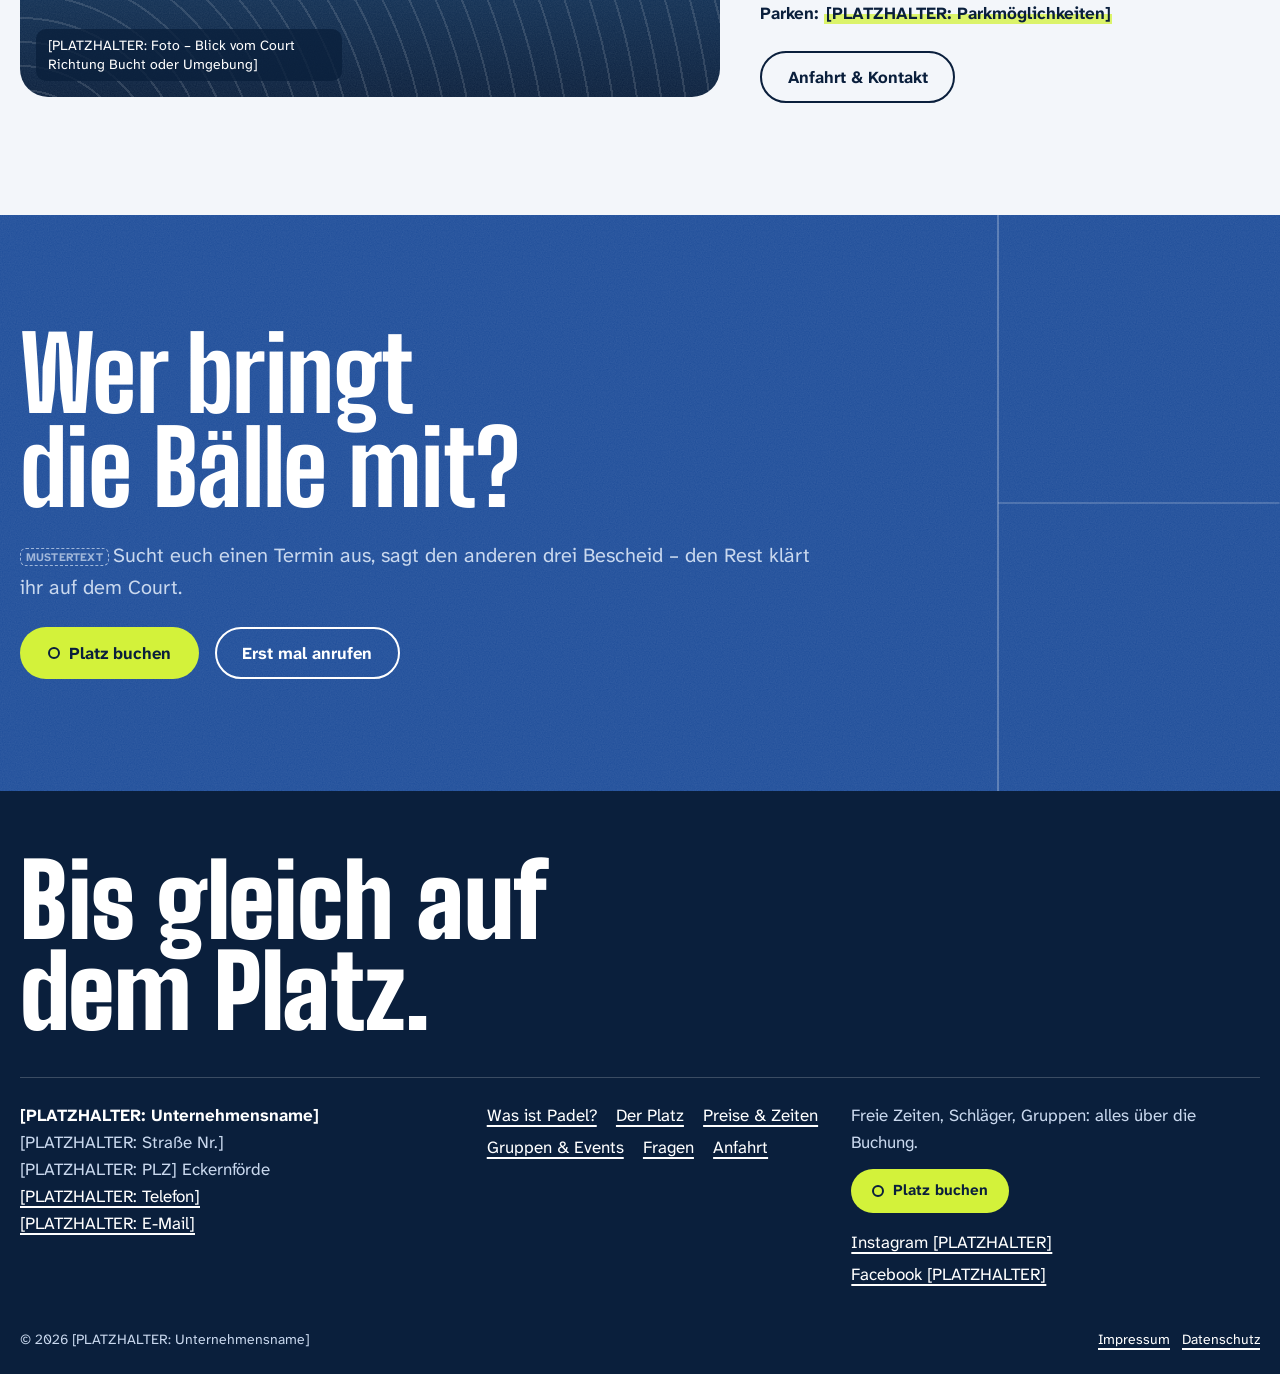
==== commit bc6a7503: "Redesign Entwurf 2 „Court & Bucht“: weg vom generischen KI-Look Neue Schriften (Big Shoulders Displa" ====
--- a/index.html
+++ b/index.html
@@ -3,37 +3,37 @@
 <head>
   <meta charset="utf-8">
   <meta name="viewport" content="width=device-width, initial-scale=1">
-  <title>Padel Eckernförde – Padel-Platz online buchen | [PLATZHALTER: Name]</title>
-  <meta name="description" content="Padel in Eckernförde: Platz online buchen, Schläger leihen und mit Freunden, Familie oder Kollegen spielen. Für Einsteiger und Gruppen an der Eckernförder Bucht.">
+  <title>Padel Eckernförde – Court online buchen | [PLATZHALTER: Name]</title>
+  <meta name="description" content="Padel an der Eckernförder Bucht: Court online buchen, Schläger leihen und zu viert spielen – auch ohne Vorkenntnisse. Gruppen, Firmen, Geburtstage, Turniere.">
+  <meta name="theme-color" content="#1f4e9a">
   <link rel="canonical" href="https://www.example.com/"><!-- [PLATZHALTER: echte Domain] -->
 
-  <!-- Open Graph (Vorschau beim Teilen in Social Media / Messengern) -->
   <meta property="og:type" content="website">
   <meta property="og:locale" content="de_DE">
-  <meta property="og:title" content="Padel Eckernförde – Padel-Platz online buchen | [PLATZHALTER: Name]">
-  <meta property="og:description" content="Padel in Eckernförde: Platz online buchen, Schläger leihen und mit Freunden, Familie oder Kollegen spielen. Für Einsteiger und Gruppen an der Eckernförder Bucht.">
+  <meta property="og:title" content="Padel Eckernförde – Court online buchen | [PLATZHALTER: Name]">
+  <meta property="og:description" content="Padel an der Eckernförder Bucht: Court online buchen, Schläger leihen und zu viert spielen – auch ohne Vorkenntnisse. Gruppen, Firmen, Geburtstage, Turniere.">
   <meta property="og:url" content="https://www.example.com/">
   <meta property="og:image" content="https://www.example.com/assets/img/og-image.jpg"><!-- [PLATZHALTER: Teilen-Bild 1200x630] -->
 
   <link rel="icon" href="assets/img/favicon.svg" type="image/svg+xml">
 
-  <!-- Schriften: Outfit (Überschriften) + Inter (Fließtext). Hinweis DSGVO: vor Livegang lokal hosten. -->
+  <!-- Schriften: Big Shoulders Display (Überschriften) + Atkinson Hyperlegible Next (Text).
+       DSGVO: vor Livegang lokal hosten (siehe DESIGN.md). -->
   <link rel="preconnect" href="https://fonts.googleapis.com">
   <link rel="preconnect" href="https://fonts.gstatic.com" crossorigin>
-  <link href="https://fonts.googleapis.com/css2?family=Inter:wght@400;500;600;700&amp;family=Outfit:wght@500;600;700;800&amp;display=swap" rel="stylesheet">
+  <link href="https://fonts.googleapis.com/css2?family=Atkinson+Hyperlegible+Next:wght@400;700&amp;family=Big+Shoulders+Display:wght@800;900&amp;display=swap" rel="stylesheet">
 
   <link rel="stylesheet" href="css/style.css">
 
-  <!-- Strukturierte Daten für Google (Local SEO). Alle Werte sind Platzhalter! -->
+  <!-- Strukturierte Daten (Local SEO). Alle Werte sind Platzhalter! -->
   <script type="application/ld+json">
   {
     "@context": "https://schema.org",
     "@type": ["SportsActivityLocation", "LocalBusiness"],
     "name": "[PLATZHALTER: Unternehmensname]",
-    "description": "Padel-Anlage in Eckernförde – Plätze online buchen, Schläger leihen, Events und Turniere.",
+    "description": "Padel in Eckernförde: Court online buchen, Schläger leihen, Gruppen- und Firmenevents, Turniere.",
     "url": "https://www.example.com/",
     "image": "https://www.example.com/assets/img/og-image.jpg",
-    "logo": "https://www.example.com/assets/img/logo.svg",
     "telephone": "[PLATZHALTER: Telefon]",
     "email": "[PLATZHALTER: E-Mail]",
     "priceRange": "[PLATZHALTER: z. B. €€]",
@@ -45,304 +45,270 @@
       "addressRegion": "Schleswig-Holstein",
       "addressCountry": "DE"
     },
-    "geo": {
-      "@type": "GeoCoordinates",
-      "latitude": "[PLATZHALTER: Breitengrad]",
-      "longitude": "[PLATZHALTER: Längengrad]"
-    },
-    "openingHoursSpecification": [
-      {
-        "@type": "OpeningHoursSpecification",
-        "dayOfWeek": ["Monday","Tuesday","Wednesday","Thursday","Friday","Saturday","Sunday"],
-        "opens": "[PLATZHALTER: HH:MM]",
-        "closes": "[PLATZHALTER: HH:MM]"
-      }
-    ],
-    "sameAs": [
-      "[PLATZHALTER: Instagram-URL]",
-      "[PLATZHALTER: Facebook-URL]"
-    ]
+    "geo": { "@type": "GeoCoordinates", "latitude": "[PLATZHALTER]", "longitude": "[PLATZHALTER]" },
+    "openingHoursSpecification": [{
+      "@type": "OpeningHoursSpecification",
+      "dayOfWeek": ["Monday","Tuesday","Wednesday","Thursday","Friday","Saturday","Sunday"],
+      "opens": "[PLATZHALTER: HH:MM]", "closes": "[PLATZHALTER: HH:MM]"
+    }],
+    "sameAs": ["[PLATZHALTER: Instagram-URL]", "[PLATZHALTER: Facebook-URL]"]
   }
   </script>
 </head>
 <body>
-  <a class="skip-link" href="#inhalt">Zum Inhalt springen</a>
-
-  <!-- ================= HEADER (auf allen Seiten identisch) ================= -->
-  <header class="site-header">
-    <div class="container header-inner">
-      <a class="logo" href="index.html" aria-label="Startseite – [PLATZHALTER: Unternehmensname]">
-        <span class="logo-mark" aria-hidden="true">LOGO</span>
-        <span>[PLATZHALTER: Name]<small>Padel · Eckernförde</small></span>
+  <a class="skip" href="#inhalt">Zum Inhalt springen</a>
+
+  <!-- ===== HEADER (auf allen Seiten identisch) ===== -->
+  <header class="header">
+    <div class="wrap header__in">
+      <a class="brand" href="index.html">
+        <!-- Logo-Platzhalter: Mark + Name ersetzen, sobald ein Logo existiert -->
+        <svg class="brand__mark" viewBox="0 0 40 40" aria-hidden="true"><rect x="3" y="7" width="34" height="26" rx="6" fill="#1f4e9a"/><path d="M20 5v30M9 20h22" stroke="#fff" stroke-width="1.6"/><circle cx="28" cy="13" r="5" fill="#d3f23a" stroke="#0a1f3c" stroke-width="1.5"/></svg>
+        <span class="brand__name">[PLATZHALTER: Name]<small>Padel in Eckernförde</small></span>
       </a>
-
-      <nav id="main-nav" class="main-nav" aria-label="Hauptnavigation">
+      <nav id="nav" class="nav" aria-label="Hauptnavigation">
         <ul>
-          <li><a href="index.html" aria-current="page">Start</a></li>
-          <li><a href="padel.html">Padel</a></li>
-          <li><a href="platz.html">Der Platz</a></li>
-          <li><a href="preise.html">Preise</a></li>
-          <li><a href="angebote.html">Angebote & Events</a></li>
-          <li><a href="faq.html">FAQ</a></li>
-          <li><a href="kontakt.html">Kontakt</a></li>
+            <li><a href="index.html" aria-current="page">Start</a></li>
+            <li><a href="padel.html">Padel?</a></li>
+            <li><a href="platz.html">Der Platz</a></li>
+            <li><a href="preise.html">Preise</a></li>
+            <li><a href="angebote.html">Gruppen & Events</a></li>
+            <li><a href="faq.html">Fragen</a></li>
+            <li><a href="kontakt.html">Anfahrt</a></li>
         </ul>
       </nav>
-
-      <div class="header-actions">
-        <a class="btn btn--book btn--sm header-cta" href="buchen.html">Jetzt Platz buchen</a>
-        <button class="nav-toggle" type="button" aria-expanded="false" aria-controls="main-nav" aria-label="Menü öffnen">
-          <svg class="icon-open" viewBox="0 0 24 24" fill="none" stroke="currentColor" stroke-width="2.2" stroke-linecap="round" aria-hidden="true"><path d="M4 7h16M4 12h16M4 17h16"/></svg>
-          <svg class="icon-close" viewBox="0 0 24 24" fill="none" stroke="currentColor" stroke-width="2.2" stroke-linecap="round" aria-hidden="true"><path d="M6 6l12 12M18 6L6 18"/></svg>
+      <div class="header__right">
+        <a class="btn btn--book btn--small header__cta" href="buchen.html">Platz buchen</a>
+        <button class="burger" type="button" aria-expanded="false" aria-controls="nav" aria-label="Menü öffnen">
+          <svg class="bars" viewBox="0 0 24 24" fill="none" stroke="currentColor" stroke-width="2.4" stroke-linecap="round" aria-hidden="true"><path d="M4 8h16M4 16h16"/></svg>
+          <svg class="x" viewBox="0 0 24 24" fill="none" stroke="currentColor" stroke-width="2.4" stroke-linecap="round" aria-hidden="true"><path d="M6 6l12 12M18 6L6 18"/></svg>
         </button>
       </div>
     </div>
   </header>
 
   <main id="inhalt">
-    <!-- ================= HERO ================= -->
+    <!-- ===== HERO: Court statt Stockfoto ===== -->
     <section class="hero" aria-labelledby="hero-title">
-      <div class="container hero-grid">
-        <div class="reveal">
-          <span class="eyebrow">Padel in Eckernförde</span>
-          <h1 id="hero-title">Schläger in die Hand. <span class="hl">Ab auf den Platz.</span></h1>
-          <p class="lead"><span class="tag-muster">[MUSTERTEXT]</span>Padel ist schnell gelernt und macht vom ersten Ballwechsel an Spaß – egal ob mit Freunden, Familie oder Kollegen. Buch dir deinen Platz an der Eckernförder Bucht in wenigen Klicks.</p>
-          <div class="btn-row">
+      <div class="wrap hero__grid">
+        <div>
+          <h1 id="hero-title"><span>Padel an der</span> <span>Eckernförder</span> <span>Bucht.</span></h1>
+          <p class="lead"><span class="muster">MUSTERTEXT</span>Ihr seid zu viert und habt noch nie gespielt? Passt. <strong>Schläger könnt ihr hier leihen <span class="ph">[PLATZHALTER: bestätigen]</span></strong>, die Regeln lernt ihr nebenbei.</p>
+          <div class="actions">
             <a class="btn btn--book" href="buchen.html">Platz buchen</a>
-            <a class="btn btn--outline" href="padel.html">Mehr erfahren</a>
+            <a class="btn btn--line" href="padel.html">Wie geht Padel?</a>
           </div>
-          <ul class="hero-facts">
-            <li>Für Einsteiger geeignet</li>
-            <li>Schläger leihbar <span class="ph-text">[PLATZHALTER: bestätigen]</span></li>
-            <li><span class="ph-text">[PLATZHALTER: Anzahl Plätze]</span></li>
+          <div class="quickpick">
+            <p id="qp">Wann wollt ihr spielen?</p>
+            <ul aria-labelledby="qp">
+              <li><a href="buchen.html?tag=heute">Heute</a></li>
+              <li><a href="buchen.html?tag=morgen">Morgen</a></li>
+              <li><a href="buchen.html?tag=wochenende">Am Wochenende</a></li>
+              <li><a href="angebote.html#gruppen">Mit der Firma</a></li>
+            </ul>
+          </div>
+        </div>
+        <div class="stage" aria-hidden="true">
+          <svg class="court-svg stage__court" viewBox="-10 -10 220 120" role="img" aria-label="">
+            <rect class="turf" x="0" y="0" width="200" height="100" rx="6"/>
+            <g class="lines">
+              <path d="M30.5 0V100M169.5 0V100M30.5 50H169.5"/>
+            </g>
+            <path class="mesh" d="M40 0H160M40 100H160"/>
+            <path class="glass" d="M40 0H6Q0 0 0 6V94Q0 100 6 100H40M160 0H194Q200 0 200 6V94Q200 100 194 100H160"/>
+            <line class="net" x1="100" y1="-4" x2="100" y2="104"/>
+            
+          </svg>
+          <span class="stage__shadow"></span>
+          <span class="stage__ball"></span>
+          <p class="stage__tag"><b>20 × 10 m</b>Kleines Feld, Wände ringsum: Viele Bälle bleiben im Spiel.</p>
+        </div>
+      </div>
+    </section>
+
+    <div class="strip">
+      <div class="wrap">
+        <span><b>Courts:</b> <span class="ph">[PLATZHALTER: Anzahl, indoor/outdoor]</span></span>
+        <span><b>Heute:</b> <span class="ph">[PLATZHALTER: Öffnungszeit]</span></span>
+        <span><b>Schläger:</b> <span class="ph">[PLATZHALTER: Leihe ja/nein, Preis]</span></span>
+      </div>
+    </div>
+
+    <!-- ===== KURZ ERKLÄRT: der Court als Erklärgrafik ===== -->
+    <section class="band band--loud" aria-labelledby="explain-title">
+      <div class="wrap two">
+        <div class="sticky-col">
+          <h2 id="explain-title">Vier Dinge, dann könnt ihr loslegen.</h2>
+          <p class="lead" style="color:var(--text-soft)">Padel mischt Tennis und Squash. Was man für die erste Stunde wissen muss, passt auf diesen Court.</p>
+          <p><a href="padel.html">Alle Regeln und wie die erste Stunde abläuft</a></p>
+        </div>
+        <div>
+          <svg class="court-svg" viewBox="-10 -10 220 120" role="img" aria-label="Padel-Court von oben mit Markierungen A bis D">
+            <rect class="turf" x="0" y="0" width="200" height="100" rx="6"/>
+            <g class="lines">
+              <path d="M30.5 0V100M169.5 0V100M30.5 50H169.5"/>
+            </g>
+            <path class="mesh" d="M40 0H160M40 100H160"/>
+            <path class="glass" d="M40 0H6Q0 0 0 6V94Q0 100 6 100H40M160 0H194Q200 0 200 6V94Q200 100 194 100H160"/>
+            <line class="net" x1="100" y1="-4" x2="100" y2="104"/>
+            <g class="pin"><circle cx="14" cy="24" r="7"/><text x="14" y="24">A</text></g><g class="pin"><circle cx="100" cy="14" r="7"/><text x="100" y="14">B</text></g><g class="pin"><circle cx="169.5" cy="80" r="7"/><text x="169.5" y="80">C</text></g><g class="pin"><circle cx="122" cy="100" r="7"/><text x="122" y="100">D</text></g>
+          </svg>
+          <div style="margin-top:var(--s4)">
+          <ul class="legend">
+            <li><b aria-hidden="true">A</b><div><strong>Glaswand</strong>Springt der Ball erst im eigenen Feld auf und dann gegen die Wand, ist er weiter im Spiel. Genau das macht Padel so verzeihend.</div></li>
+            <li><b aria-hidden="true">B</b><div><strong>Netz</strong>Gespielt wird fast immer zu zweit gegen zwei. Ihr steht nah beieinander – man redet, lacht, ruft sich Bälle zu.</div></li>
+            <li><b aria-hidden="true">C</b><div><strong>Aufschlaglinie</strong>Aufgeschlagen wird von unten, diagonal ins Feld gegenüber. Kein harter Überkopf-Aufschlag wie beim Tennis.</div></li>
+            <li><b aria-hidden="true">D</b><div><strong>Gitter</strong>Zählt nach dem Aufsprung auch als Wand – springt aber unberechenbarer zurück. Sorgt für die lustigsten Ballwechsel.</div></li>
           </ul>
-        </div>
-        <div class="reveal">
-          <div class="ph-img ph-img--tall" role="img" aria-label="Bildplatzhalter: Großes Foto: Spielszene auf dem Platz, z. B. bei Abendlicht">[PLATZHALTER: Großes Foto: Spielszene auf dem Platz, z. B. bei Abendlicht]</div>
-        </div>
-      </div>
-    </section>
-
-    <!-- ================= WARUM PADEL (Kurzteaser) ================= -->
-    <section class="section" aria-labelledby="why-title">
-      <div class="container">
-        <div class="section-head section-head--center reveal">
-          <span class="eyebrow">Warum Padel?</span>
-          <h2 id="why-title">Der Sport, den wirklich jeder ausprobieren kann</h2>
-          <p class="lead">Padel verbindet Elemente aus Tennis und Squash. Gespielt wird meist im Doppel auf einem kleinen, von Wänden umgebenen Feld.</p>
-        </div>
-        <div class="grid grid--3">
-          <article class="card reveal">
-            <div class="card-icon"><svg viewBox="0 0 24 24" fill="none" stroke="currentColor" stroke-width="2" stroke-linecap="round" stroke-linejoin="round" aria-hidden="true"><ellipse cx="10" cy="9" rx="6.5" ry="7"/><path d="M14.5 14l5.5 6.5M9 6.5h.01M12 9h.01M8 11h.01"/></svg></div>
-            <h3>Schnell gelernt</h3>
-            <p>Unterhand-Aufschlag, kompakter Schläger, kleines Feld: Schon in der ersten Stunde entstehen echte Ballwechsel.</p>
-          </article>
-          <article class="card reveal">
-            <div class="card-icon"><svg viewBox="0 0 24 24" fill="none" stroke="currentColor" stroke-width="2" stroke-linecap="round" stroke-linejoin="round" aria-hidden="true"><circle cx="9" cy="8" r="3.5"/><path d="M2.5 20c.6-3.4 3.2-5.5 6.5-5.5s5.9 2.1 6.5 5.5"/><circle cx="17" cy="9" r="2.5"/><path d="M16.5 14.5c2.6.2 4.4 2 5 4.5"/></svg></div>
-            <h3>Gemeinsam spielen</h3>
-            <p>Gespielt wird meist zu viert. Das macht Padel zum idealen Sport für Freundeskreise, Familien und Teams.</p>
-          </article>
-          <article class="card reveal">
-            <div class="card-icon"><svg viewBox="0 0 24 24" fill="none" stroke="currentColor" stroke-width="2" stroke-linecap="round" stroke-linejoin="round" aria-hidden="true"><circle cx="12" cy="12" r="9.5"/><path d="M8 14.5s1.5 2 4 2 4-2 4-2M9 9.5h.01M15 9.5h.01"/></svg></div>
-            <h3>Für alle Altersgruppen</h3>
-            <p>Weil die Bälle über die Wände im Spiel bleiben, steht der Spaß im Vordergrund und nicht die Technik.</p>
-          </article>
-        </div>
-        <p class="reveal" style="text-align:center;margin-top:2rem"><a href="padel.html">Alles über Padel erfahren →</a></p>
-      </div>
-    </section>
-
-    <!-- ================= DER PLATZ (Teaser) ================= -->
-    <section class="section section--sand" aria-labelledby="platz-title">
-      <div class="container split">
-        <div class="reveal">
-          <div class="ph-img ph-img--tall" role="img" aria-label="Bildplatzhalter: Foto der Anlage / Außenansicht">[PLATZHALTER: Foto der Anlage / Außenansicht]</div>
-        </div>
-        <div class="reveal">
-          <span class="eyebrow">Unsere Anlage</span>
-          <h2 id="platz-title">Dein Platz an der Eckernförder Bucht</h2>
-          <p><span class="tag-muster">[MUSTERTEXT]</span><span class="ph-text">[PLATZHALTER: Kurzbeschreibung der Anlage: Lage, Anzahl der Courts, Indoor/Outdoor, Besonderheiten]</span></p>
-          <ul class="checklist">
-            <li><span class="ph-text">[PLATZHALTER: Ausstattungsmerkmal 1, z. B. Flutlicht]</span></li>
-            <li><span class="ph-text">[PLATZHALTER: Ausstattungsmerkmal 2, z. B. Parkplätze]</span></li>
-            <li><span class="ph-text">[PLATZHALTER: Ausstattungsmerkmal 3, z. B. Umkleiden]</span></li>
-          </ul>
-          <div class="btn-row">
-            <a class="btn btn--outline" href="platz.html">Zur Anlage &amp; Galerie</a>
           </div>
         </div>
       </div>
     </section>
 
-    <!-- ================= SO BUCHST DU (Kurzfassung) ================= -->
-    <section class="section section--dark" aria-labelledby="steps-title">
-      <div class="container">
-        <div class="section-head section-head--center reveal">
-          <span class="eyebrow">In 3 Schritten</span>
-          <h2 id="steps-title">So einfach buchst du deinen Platz</h2>
-        </div>
-        <ol class="steps reveal">
-          <li><h3>Termin wählen</h3><p>Freien Slot im Online-Kalender aussuchen – auch spontan vom Smartphone.</p></li>
-          <li><h3>Buchen &amp; bezahlen</h3><p>Spieldauer bestätigen und bequem online bezahlen. <span class="ph-text">[PLATZHALTER: Zahlungsarten]</span></p></li>
-          <li><h3>Spielen</h3><p>Vorbeikommen, Schläger leihen oder eigenen mitbringen – und los geht’s.</p></li>
+    <!-- ===== FÜR WEN: Zeilen statt Icon-Karten ===== -->
+    <section class="band band--paper2" aria-labelledby="who-title">
+      <div class="wrap">
+        <h2 id="who-title">Wer hier spielt.</h2>
+        <ul class="rows">
+          <li><a href="angebote.html#einsteiger"><span class="who">Ihr habt noch nie einen Schläger gehalten.</span><p class="what"><span class="ph">[PLATZHALTER: Schnupperangebot / Einsteigerstunde]</span></p><span class="go">Zum Einstieg</span></a></li>
+          <li><a href="angebote.html#gruppen"><span class="who">Das Team braucht mal Bewegung.</span><p class="what"><span class="ph">[PLATZHALTER: Firmenpaket: Inhalt, Gruppengröße]</span></p><span class="go">Gruppe anfragen</span></a></li>
+          <li><a href="angebote.html#geburtstag"><span class="who">Jemand wird 30, 40 oder 12.</span><p class="what"><span class="ph">[PLATZHALTER: Geburtstagsangebot]</span></p><span class="go">Feier planen</span></a></li>
+          <li><a href="angebote.html#turniere"><span class="who">Ihr wollt Punkte zählen.</span><p class="what"><span class="ph">[PLATZHALTER: Turnierformat, nächster Termin]</span></p><span class="go">Zu den Turnieren</span></a></li>
+        </ul>
+      </div>
+    </section>
+
+    <!-- ===== PREIS & ZEITEN ===== -->
+    <section class="band band--court" aria-labelledby="price-title">
+      <div class="wrap two two--even">
+        <div>
+          <h2 id="price-title">Was eine Stunde kostet.</h2>
+          <p class="lead" style="color:var(--on-court-soft)">Ihr zahlt pro Court, nicht pro Kopf. Zu viert geteilt wird’s günstig.</p>
+          <div class="tickets" style="margin-top:var(--s3)">
+            <div class="ticket">
+              <div class="ticket__main">
+                <p class="ticket__label">1 Court, bis 4 Personen</p>
+                <h3>60 Minuten</h3>
+                <p style="margin:0"><span class="ph">[PLATZHALTER: Zeitfenster, z. B. Hauptzeit]</span></p>
+              </div>
+              <div class="ticket__stub">
+                <p class="ticket__price"><span class="ph">[PLATZHALTER: €]</span></p>
+                <p class="ticket__per">pro Court</p>
+              </div>
+            </div>
+          </div>
+          <div class="actions"><a class="btn btn--book" href="buchen.html">Platz buchen</a><a class="btn btn--line" href="preise.html">Alle Preise</a></div>
+        </div>
+        <div>
+          <table class="tide">
+            <caption>Öffnungszeiten</caption>
+            <tbody>
+              <tr><th scope="row">Montag bis Freitag</th><td><span class="ph">[PLATZHALTER: von–bis]</span></td></tr>
+              <tr><th scope="row">Samstag</th><td><span class="ph">[PLATZHALTER: von–bis]</span></td></tr>
+              <tr><th scope="row">Sonntag &amp; Feiertage</th><td><span class="ph">[PLATZHALTER: von–bis]</span></td></tr>
+              <tr><th scope="row">Saison</th><td><span class="ph">[PLATZHALTER: ganzjährig / Winterpause]</span></td></tr>
+            </tbody>
+          </table>
+        </div>
+      </div>
+    </section>
+
+    <!-- ===== BUCHEN: echte Abfolge, darum nummeriert ===== -->
+    <section class="band band--loud" aria-labelledby="steps-title">
+      <div class="wrap">
+        <h2 id="steps-title">Von der Couch auf den Court.</h2>
+        <ol class="rally" style="margin-top:var(--s4)">
+          <li><h3>Zeit aussuchen</h3><p style="color:var(--text-soft)">Im Kalender seht ihr, welcher Court wann frei ist.</p></li>
+          <li><h3>Buchen</h3><p style="color:var(--text-soft)">Online bezahlen <span class="ph">[PLATZHALTER: Zahlungsarten]</span>. Die Bestätigung kommt per Mail.</p></li>
+          <li><h3>Spielen</h3><p style="color:var(--text-soft)">Ein paar Minuten früher da sein, Schläger holen, los.</p></li>
         </ol>
-        <div class="btn-row reveal" style="justify-content:center;margin-top:2.5rem">
-          <a class="btn btn--book" href="buchen.html">Zur Buchung</a>
-          <a class="btn btn--outline" href="preise.html">Preise ansehen</a>
-        </div>
-      </div>
-    </section>
-
-    <!-- ================= ANGEBOTE (Teaser) ================= -->
-    <section class="section" aria-labelledby="offers-title">
-      <div class="container">
-        <div class="section-head reveal">
-          <span class="eyebrow">Für Einsteiger &amp; Gruppen</span>
-          <h2 id="offers-title">Mehr als nur Platzmiete</h2>
-          <p class="lead"><span class="tag-muster">[MUSTERTEXT]</span>Ob erstes Ausprobieren, Teamevent oder Geburtstag – wir helfen dir, den passenden Rahmen zu finden.</p>
-        </div>
-        <div class="grid grid--4">
-          <a class="card reveal" href="angebote.html#einsteiger" style="text-decoration:none;color:inherit">
-            <div class="card-icon"><svg viewBox="0 0 24 24" fill="none" stroke="currentColor" stroke-width="2" stroke-linecap="round" stroke-linejoin="round" aria-hidden="true"><ellipse cx="10" cy="9" rx="6.5" ry="7"/><path d="M14.5 14l5.5 6.5M9 6.5h.01M12 9h.01M8 11h.01"/></svg></div>
-            <h3>Schnuppern</h3>
-            <p><span class="ph-text">[PLATZHALTER: Schnupperangebot / Einsteigerkurs]</span></p>
-            <span class="card-link">Mehr →</span>
-          </a>
-          <a class="card reveal" href="angebote.html#gruppen" style="text-decoration:none;color:inherit">
-            <div class="card-icon"><svg viewBox="0 0 24 24" fill="none" stroke="currentColor" stroke-width="2" stroke-linecap="round" stroke-linejoin="round" aria-hidden="true"><rect x="3" y="7" width="18" height="13" rx="2"/><path d="M9 7V5a1 1 0 0 1 1-1h4a1 1 0 0 1 1 1v2M3 12.5h18"/></svg></div>
-            <h3>Firmenevents</h3>
-            <p><span class="ph-text">[PLATZHALTER: Angebot für Teams und Firmen]</span></p>
-            <span class="card-link">Mehr →</span>
-          </a>
-          <a class="card reveal" href="angebote.html#geburtstag" style="text-decoration:none;color:inherit">
-            <div class="card-icon"><svg viewBox="0 0 24 24" fill="none" stroke="currentColor" stroke-width="2" stroke-linecap="round" stroke-linejoin="round" aria-hidden="true"><rect x="3" y="9" width="18" height="12" rx="1.5"/><path d="M3 13h18M12 9v12M12 9S10.5 4 8 4.5 7 9 12 9zM12 9s1.5-5 4-4.5S17 9 12 9z"/></svg></div>
-            <h3>Geburtstage</h3>
-            <p><span class="ph-text">[PLATZHALTER: Angebot für Geburtstage / private Feiern]</span></p>
-            <span class="card-link">Mehr →</span>
-          </a>
-          <a class="card reveal" href="angebote.html#turniere" style="text-decoration:none;color:inherit">
-            <div class="card-icon"><svg viewBox="0 0 24 24" fill="none" stroke="currentColor" stroke-width="2" stroke-linecap="round" stroke-linejoin="round" aria-hidden="true"><path d="M8 4h8v5a4 4 0 0 1-8 0V4zM8 6H5a3 3 0 0 0 3 4M16 6h3a3 3 0 0 1-3 4M12 13v4M8 20h8M9.5 17h5"/></svg></div>
-            <h3>Turniere</h3>
-            <p><span class="ph-text">[PLATZHALTER: Turnierformate und Termine]</span></p>
-            <span class="card-link">Mehr →</span>
-          </a>
-        </div>
-      </div>
-    </section>
-
-    <!-- ================= VERTRAUEN / KUNDENSTIMMEN ================= -->
-    <section class="section section--sea" aria-labelledby="trust-title">
-      <div class="container">
-        <div class="section-head section-head--center reveal">
-          <span class="eyebrow">Stimmen</span>
-          <h2 id="trust-title">Das sagen unsere Gäste</h2>
-          <p><span class="ph-text">[PLATZHALTER: Bewertungs-Widget oder Durchschnittsbewertung, z. B. Google-Bewertungen]</span></p>
-        </div>
-        <div class="grid grid--3">
-          <figure class="quote reveal">
-            <blockquote><p><span class="ph-text">[PLATZHALTER: Kundenstimme 1]</span></p></blockquote>
-            <figcaption><span class="ph-text">[PLATZHALTER: Name, Ort / Gruppe]</span></figcaption>
-          </figure>
-          <figure class="quote reveal">
-            <blockquote><p><span class="ph-text">[PLATZHALTER: Kundenstimme 2]</span></p></blockquote>
-            <figcaption><span class="ph-text">[PLATZHALTER: Name, Ort / Gruppe]</span></figcaption>
-          </figure>
-          <figure class="quote reveal">
-            <blockquote><p><span class="ph-text">[PLATZHALTER: Kundenstimme 3]</span></p></blockquote>
-            <figcaption><span class="ph-text">[PLATZHALTER: Name, Ort / Gruppe]</span></figcaption>
-          </figure>
-        </div>
-      </div>
-    </section>
-
-    <!-- ================= KURZINFO PREISE / ZEITEN / ANFAHRT ================= -->
-    <section class="section" aria-labelledby="info-title">
-      <div class="container">
-        <h2 id="info-title" class="visually-hidden">Auf einen Blick</h2>
-        <div class="grid grid--3">
-          <article class="card reveal">
-            <div class="card-icon"><svg viewBox="0 0 24 24" fill="none" stroke="currentColor" stroke-width="2" stroke-linecap="round" stroke-linejoin="round" aria-hidden="true"><path d="M12 3l2.7 5.6 6.1.9-4.4 4.3 1 6.1L12 17l-5.4 2.9 1-6.1L3.2 9.5l6.1-.9L12 3z"/></svg></div>
-            <h3>Preise</h3>
-            <p>ab <span class="ph-text">[PLATZHALTER: Preis pro Stunde]</span> pro Platz und Stunde</p>
-            <a class="card-link" href="preise.html">Alle Preise →</a>
-          </article>
-          <article class="card reveal">
-            <div class="card-icon"><svg viewBox="0 0 24 24" fill="none" stroke="currentColor" stroke-width="2" stroke-linecap="round" stroke-linejoin="round" aria-hidden="true"><circle cx="12" cy="12" r="9.5"/><path d="M12 7v5l3 2"/></svg></div>
-            <h3>Öffnungszeiten</h3>
-            <p><span class="ph-text">[PLATZHALTER: Kurzfassung Öffnungszeiten, z. B. täglich von … bis …]</span></p>
-            <a class="card-link" href="preise.html#zeiten">Alle Zeiten →</a>
-          </article>
-          <article class="card reveal">
-            <div class="card-icon"><svg viewBox="0 0 24 24" fill="none" stroke="currentColor" stroke-width="2" stroke-linecap="round" stroke-linejoin="round" aria-hidden="true"><path d="M12 21s-7-6.2-7-11.5a7 7 0 0 1 14 0C19 14.8 12 21 12 21z"/><circle cx="12" cy="9.5" r="2.5"/></svg></div>
-            <h3>Anfahrt</h3>
-            <p><span class="ph-text">[PLATZHALTER: Straße Nr.]</span>, <span class="ph-text">[PLATZHALTER: PLZ]</span> Eckernförde</p>
-            <a class="card-link" href="kontakt.html">Anfahrt &amp; Kontakt →</a>
-          </article>
-        </div>
-      </div>
-    </section>
-
-    <!-- ================= ABSCHLUSS-CTA ================= -->
-    <section class="cta-band" aria-labelledby="cta-title">
-      <div class="container reveal">
-        <h2 id="cta-title">Jetzt Platz sichern</h2>
-        <p><span class="tag-muster">[MUSTERTEXT]</span>Schnapp dir drei Freunde, such dir einen Termin aus und probier Padel aus. Die Buchung dauert nur wenige Minuten.</p>
-        <div class="btn-row">
-          <a class="btn btn--book" href="buchen.html">Jetzt Platz buchen</a>
-          <a class="btn btn--outline" href="kontakt.html">Fragen? Kontakt</a>
+        <div class="actions" style="margin-top:var(--s4)"><a class="btn btn--book" href="buchen.html">Freie Zeiten ansehen</a></div>
+      </div>
+    </section>
+
+    <!-- ===== GÄSTEBUCH ===== -->
+    <section class="band band--paper2" aria-labelledby="guest-title">
+      <div class="wrap">
+        <h2 id="guest-title">Aus dem Gästebuch.</h2>
+        <p style="color:var(--text-soft)"><span class="ph">[PLATZHALTER: echte Bewertungen einsetzen, z. B. aus Google – bitte keine erfundenen]</span></p>
+        <div class="notes" style="margin-top:var(--s4)">
+          <figure class="note"><blockquote><p><span class="ph">[PLATZHALTER: Kundenstimme 1]</span></p></blockquote><figcaption><span class="ph">[PLATZHALTER: Name, Gruppe]</span></figcaption></figure>
+          <figure class="note"><blockquote><p><span class="ph">[PLATZHALTER: Kundenstimme 2]</span></p></blockquote><figcaption><span class="ph">[PLATZHALTER: Name, Gruppe]</span></figcaption></figure>
+          <figure class="note"><blockquote><p><span class="ph">[PLATZHALTER: Kundenstimme 3]</span></p></blockquote><figcaption><span class="ph">[PLATZHALTER: Name, Gruppe]</span></figcaption></figure>
+        </div>
+      </div>
+    </section>
+
+    <!-- ===== WO ===== -->
+    <section class="band band--loud" aria-labelledby="where-title">
+      <div class="wrap two two--flip">
+        <div class="photo photo--sea photo--tall" role="img" aria-label="Fotoplatzhalter: Blick vom Court Richtung Bucht oder Umgebung"><span>[PLATZHALTER: Foto – Blick vom Court Richtung Bucht oder Umgebung]</span></div>
+        <div>
+          <h2 id="where-title">Wo ihr uns findet.</h2>
+          <address class="address"><span class="ph">[PLATZHALTER: Straße Nr.]</span><br><span class="ph">[PLATZHALTER: PLZ]</span> Eckernförde</address>
+          <p><span class="muster">MUSTERTEXT</span><span class="ph">[PLATZHALTER: Lagebeschreibung, z. B. Minuten vom Strand / vom Bahnhof]</span></p>
+          <p><strong>Parken:</strong> <span class="ph">[PLATZHALTER: Parkmöglichkeiten]</span></p>
+          <div class="actions"><a class="btn btn--line" href="kontakt.html">Anfahrt &amp; Kontakt</a></div>
+        </div>
+      </div>
+    </section>
+
+    <!-- ===== ABSCHLUSS ===== -->
+    <section class="closer" aria-labelledby="closer-title">
+      <div class="closer__lines" aria-hidden="true"></div>
+      <div class="wrap">
+        <h2 id="closer-title">Wer bringt die Bälle mit?</h2>
+        <p><span class="muster">MUSTERTEXT</span>Sucht euch einen Termin aus, sagt den anderen drei Bescheid – den Rest klärt ihr auf dem Court.</p>
+        <div class="actions">
+          <a class="btn btn--book" href="buchen.html">Platz buchen</a>
+          <a class="btn btn--line" href="kontakt.html">Erst mal anrufen</a>
         </div>
       </div>
     </section>
   </main>
 
-  <!-- ================= FOOTER (auf allen Seiten identisch) ================= -->
-  <footer class="site-footer">
-    <div class="container">
-      <div class="footer-grid">
-        <div>
-          <a class="logo" href="index.html">
-            <span class="logo-mark" aria-hidden="true">LOGO</span>
-            <span>[PLATZHALTER: Name]<small>Padel · Eckernförde</small></span>
-          </a>
-          <p style="margin-top:1rem">Padel an der Eckernförder Bucht – für Einsteiger, Freizeitgruppen und alle, die Lust auf Bewegung haben.</p>
-        </div>
-        <div>
-          <h2>Seiten</h2>
+  <!-- ===== FOOTER (auf allen Seiten identisch) ===== -->
+  <footer class="footer">
+    <div class="wrap">
+      <p class="footer__big">Bis gleich auf dem Platz.</p>
+      <div class="footer__row">
+        <address>
+          <strong style="color:#fff">[PLATZHALTER: Unternehmensname]</strong><br>
+          [PLATZHALTER: Straße Nr.]<br>
+          [PLATZHALTER: PLZ] Eckernförde<br>
+          <a href="tel:+490000000000">[PLATZHALTER: Telefon]</a><br>
+          <a href="mailto:info@example.com">[PLATZHALTER: E-Mail]</a>
+        </address>
+        <nav aria-label="Footer">
           <ul>
             <li><a href="padel.html">Was ist Padel?</a></li>
             <li><a href="platz.html">Der Platz</a></li>
-            <li><a href="preise.html">Preise &amp; Öffnungszeiten</a></li>
-            <li><a href="angebote.html">Angebote &amp; Events</a></li>
-            <li><a href="faq.html">FAQ</a></li>
-          </ul>
-        </div>
-        <div>
-          <h2>Kontakt</h2>
-          <ul>
-            <li>[PLATZHALTER: Straße Nr.]</li>
-            <li>[PLATZHALTER: PLZ] Eckernförde</li>
-            <li><a href="tel:+490000000000">[PLATZHALTER: Telefon]</a></li>
-            <li><a href="mailto:info@example.com">[PLATZHALTER: E-Mail]</a></li>
-          </ul>
-        </div>
-        <div>
-          <h2>Buchen</h2>
-          <ul>
-            <li><a href="buchen.html">Platz online buchen</a></li>
-            <li><a href="angebote.html#gruppen">Gruppen- &amp; Firmenanfrage</a></li>
+            <li><a href="preise.html">Preise &amp; Zeiten</a></li>
+            <li><a href="angebote.html">Gruppen &amp; Events</a></li>
+            <li><a href="faq.html">Fragen</a></li>
             <li><a href="kontakt.html">Anfahrt</a></li>
           </ul>
-        </div>
-      </div>
-      <div class="footer-bottom">
+        </nav>
+        <div>
+          <p style="margin-bottom:.8rem">Freie Zeiten, Schläger, Gruppen: alles über die Buchung.</p>
+          <a class="btn btn--book btn--small" href="buchen.html">Platz buchen</a>
+          <ul style="margin-top:1rem">
+            <li><a href="#">Instagram [PLATZHALTER]</a></li>
+            <li><a href="#">Facebook [PLATZHALTER]</a></li>
+          </ul>
+        </div>
+      </div>
+      <div class="footer__legal">
         <span>© <span data-year>2026</span> [PLATZHALTER: Unternehmensname]</span>
-        <span><a href="impressum.html">Impressum</a> · <a href="datenschutz.html">Datenschutz</a></span>
+        <span><a href="impressum.html">Impressum</a> &nbsp; <a href="datenschutz.html">Datenschutz</a></span>
       </div>
     </div>
   </footer>
 
-  <!-- Fixierte Buchungsleiste (nur Smartphone) -->
-  <div class="mobile-book-bar">
-    <a class="btn btn--book" href="buchen.html">Jetzt Platz buchen</a>
+  <!-- Buchungsleiste fürs Smartphone -->
+  <div class="bookbar">
+    <a class="btn btn--book" href="buchen.html">Platz buchen</a>
+    <a class="call" href="tel:+490000000000" aria-label="Anrufen ([PLATZHALTER: Telefon])"><svg viewBox="0 0 24 24" fill="none" stroke="currentColor" stroke-width="2" stroke-linecap="round" stroke-linejoin="round" aria-hidden="true"><path d="M5 3h4l2 5-2.5 1.5a11 11 0 0 0 6 6L16 13l5 2v4a2 2 0 0 1-2 2A16 16 0 0 1 3 5a2 2 0 0 1 2-2z"/></svg></a>
   </div>
 
   <script src="js/main.js" defer></script>
--- a/css/style.css
+++ b/css/style.css
@@ -1,563 +1,578 @@
 /* ==========================================================================
-   Padel Eckernförde – Stylesheet (erster Entwurf)
-   Aufbau:
-   1. Design-Tokens (Farben, Schriften, Abstände) – hier zentral anpassen
-   2. Basis / Reset
-   3. Layout-Helfer
-   4. Komponenten (Buttons, Header, Karten, Platzhalter …)
-   5. Seitenbereiche (Hero, Schritte, Preise, FAQ …)
-   6. Footer & mobile Buchungsleiste
-   7. Animationen & Barrierefreiheit
-   Mobile first: Basis-Styles gelten fürs Smartphone, Media Queries erweitern.
+   Padel Eckernförde – Stylesheet, Entwurf 2 „Court & Bucht“
+   Gestaltungsidee: Alles leitet sich vom Padel-Court ab (blauer Belag, weiße
+   Linien, Glaswände mit runden Ecken, gelber Ball) und von der Bucht (Tonnen,
+   Gezeitentafel, Hafen). Details & Begründungen: DESIGN.md
+   1. Tokens  2. Basis  3. Layout  4. Bausteine  5. Seitenbereiche
+   6. Header/Footer  7. Bewegung & Barrierefreiheit
    ========================================================================== */
 
-/* 1. Design-Tokens ------------------------------------------------------- */
+/* 1. Tokens ---------------------------------------------------------------- */
 :root {
-  /* Farbwelt: Ostsee-Navy + Küsten-Türkis + Padelball-Lime als Akzent */
-  --color-navy: #0b2540;        /* Haupt-Dunkelton (Text, dunkle Flächen) */
-  --color-navy-2: #12365c;      /* etwas heller, für Verläufe */
-  --color-sea: #0e7c86;         /* Küsten-Türkis (Links, Sekundär) */
-  --color-sea-light: #d9f0f1;   /* helle Türkis-Fläche */
-  --color-accent: #c8f031;      /* Padelball-Lime – NUR für Buchungs-CTAs */
-  --color-accent-hover: #b4dc1c;
-  --color-sand: #f6f3ec;        /* warmer Strand-Hintergrund für Abschnitte */
-  --color-white: #ffffff;
-  --color-text: #1c2733;
-  --color-muted: #55636f;
-  --color-border: #dfe4e8;
-  --color-placeholder: #fff3b0; /* Markierung für Platzhalter */
-
-  /* Schriften */
-  --font-heading: "Outfit", system-ui, -apple-system, "Segoe UI", sans-serif;
-  --font-body: "Inter", system-ui, -apple-system, "Segoe UI", Roboto, sans-serif;
-
-  /* Typo-Skala (fluid) */
-  --fs-sm: 0.875rem;
-  --fs-base: 1rem;
-  --fs-lg: 1.125rem;
-  --fs-h3: clamp(1.2rem, 1.1rem + 0.5vw, 1.45rem);
-  --fs-h2: clamp(1.7rem, 1.4rem + 1.4vw, 2.5rem);
-  --fs-h1: clamp(2.2rem, 1.6rem + 3vw, 4rem);
-
-  /* Abstände & Formen */
-  --space-1: 0.5rem;
-  --space-2: 1rem;
-  --space-3: 1.5rem;
-  --space-4: 2.5rem;
-  --space-5: 4rem;
-  --radius: 14px;
-  --radius-pill: 999px;
-  --shadow: 0 10px 30px rgba(11, 37, 64, 0.08);
-  --shadow-lg: 0 18px 40px rgba(11, 37, 64, 0.16);
-  --container: 1160px;
-  --header-h: 68px;
-}
-
-/* 2. Basis / Reset -------------------------------------------------------- */
+  /* Farbe – 60 % Papier, 30 % Court-Blau/Tinte, 10 % Ball. Rot nur als Signal. */
+  --ink: #0a1f3c;          /* Tiefes Navy: Text, dunkle Flächen */
+  --court: #1f4e9a;        /* Court-Blau (Kunstrasen) */
+  --court-deep: #173d7a;
+  --line: #ffffff;         /* Spielfeldlinie */
+  --ball: #d3f23a;         /* Padelball – ausschließlich Buchen-Aktionen & Ball */
+  --ball-press: #bede1f;
+  --buoy: #ff5b3a;         /* Tonnenrot – kleine Signale (z. B. „neu“, Fokus auf Blau) */
+  --paper: #f3f6fa;        /* kühles Ostsee-Weiß, bewusst kein Creme */
+  --paper-2: #e6edf5;
+  --text: #0a1f3c;
+  --text-soft: #43546b;    /* AA auf Papier (> 7:1) */
+  --on-court-soft: #c9d8ee;
+
+  /* Schrift – Display: sportlich-kondensiert; Text: auf Lesbarkeit gebaut */
+  --font-display: "Big Shoulders Display", "Arial Narrow", sans-serif;
+  --font-text: "Atkinson Hyperlegible Next", "Atkinson Hyperlegible", Verdana, sans-serif;
+
+  /* Typo-Skala: wenige, deutlich unterscheidbare Stufen */
+  --t-small: 0.875rem;
+  --t-body: 1.0625rem;
+  --t-lead: 1.25rem;
+  --t-h3: 1.6rem;
+  --t-h2: clamp(2.4rem, 1.6rem + 3.2vw, 4.2rem);
+  --t-h1: clamp(3.4rem, 2rem + 7vw, 8.5rem);
+
+  /* Abstände – eine Skala, Abschnitte unterschiedlich „laut“ */
+  --s1: 0.5rem; --s2: 1rem; --s3: 1.5rem; --s4: 2.5rem; --s5: 4rem; --s6: 7rem;
+
+  /* Radien nach Rolle: Glaswand-Ecken groß, Tickets klein, Buttons rund */
+  --r-wall: 28px;
+  --r-ticket: 10px;
+  --r-pill: 999px;
+
+  --wrap: 1240px;
+  --header-h: 72px;
+  --ease: cubic-bezier(.2, .7, .2, 1);
+
+  /* Papierkörnung (SVG-Rauschen) für Court-Flächen */
+  --grain: url("data:image/svg+xml,%3Csvg xmlns='http://www.w3.org/2000/svg' width='160' height='160'%3E%3Cfilter id='n'%3E%3CfeTurbulence type='fractalNoise' baseFrequency='.85' numOctaves='2' stitchTiles='stitch'/%3E%3CfeColorMatrix values='0 0 0 0 1 0 0 0 0 1 0 0 0 0 1 0 0 0 .09 0'/%3E%3C/filter%3E%3Crect width='100%25' height='100%25' filter='url(%23n)'/%3E%3C/svg%3E");
+}
+
+/* 2. Basis ------------------------------------------------------------------ */
 *, *::before, *::after { box-sizing: border-box; }
-html { scroll-behavior: smooth; -webkit-text-size-adjust: 100%; }
+html { -webkit-text-size-adjust: 100%; scroll-behavior: smooth; }
 body {
   margin: 0;
-  font-family: var(--font-body);
-  font-size: var(--fs-base);
-  line-height: 1.65;
-  color: var(--color-text);
-  background: var(--color-white);
-  /* Platz für die mobile Buchungsleiste unten */
-  padding-bottom: 76px;
-}
-img, svg { max-width: 100%; display: block; }
-h1, h2, h3, h4 {
-  font-family: var(--font-heading);
-  line-height: 1.15;
-  color: var(--color-navy);
-  margin: 0 0 var(--space-2);
+  font-family: var(--font-text);
+  font-size: var(--t-body);
+  line-height: 1.6;
+  color: var(--text);
+  background: var(--paper);
+  padding-bottom: 84px; /* Platz für mobile Buchungsleiste */
+}
+img, svg { display: block; max-width: 100%; }
+h1, h2, h3 {
+  font-family: var(--font-display);
+  font-weight: 800;
+  line-height: 0.92;
+  letter-spacing: -0.005em;
+  margin: 0 0 var(--s3);
+  text-wrap: balance;
+}
+h1 { font-size: var(--t-h1); font-weight: 900; }
+h2 { font-size: var(--t-h2); }
+h3 { font-size: var(--t-h3); line-height: 1; margin-bottom: var(--s1); }
+p { margin: 0 0 var(--s2); max-width: 62ch; }
+a { color: var(--court); text-decoration-thickness: 2px; text-underline-offset: 4px; }
+a:hover { color: var(--ink); text-decoration-color: var(--buoy); }
+strong { font-weight: 700; }
+.lead { font-size: var(--t-lead); line-height: 1.5; }
+
+/* 3. Layout ----------------------------------------------------------------- */
+.wrap { width: min(100% - 2.5rem, var(--wrap)); margin-inline: auto; }
+.wrap--narrow { width: min(100% - 2.5rem, 820px); margin-inline: auto; }
+.band { padding-block: var(--s5); position: relative; }
+.band--loud { padding-block: var(--s6); }
+.band--court {
+  background: var(--grain), var(--court);
+  color: var(--line);
+}
+.band--court a:not(.btn) { color: var(--line); }
+.band--ink { background: var(--grain), var(--ink); color: var(--line); }
+.band--paper2 { background: var(--paper-2); }
+@media (max-width: 700px) { .band { padding-block: var(--s4); } .band--loud { padding-block: var(--s5); } }
+
+.two { display: grid; gap: var(--s4); }
+@media (min-width: 900px) {
+  .two { grid-template-columns: 5fr 7fr; align-items: start; }
+  .two--flip { grid-template-columns: 7fr 5fr; }
+  .two--even { grid-template-columns: 1fr 1fr; }
+  .sticky-col { position: sticky; top: calc(var(--header-h) + 2rem); }
+}
+/* Mobil: Fotos immer nach dem Text, damit keine zwei Bilder aufeinanderfolgen */
+@media (max-width: 899px) { .two > .photo { order: 2; } }
+
+/* 4. Bausteine -------------------------------------------------------------- */
+
+/* Buttons: Ball-Gelb = buchen. Sonst nur „Linie“. */
+.btn {
+  display: inline-flex; align-items: center; gap: .6rem;
+  min-height: 52px; padding: .8rem 1.6rem;
+  border-radius: var(--r-pill);
+  border: 2px solid transparent;
+  font-family: var(--font-text); font-weight: 700; font-size: 1.05rem;
+  text-decoration: none; line-height: 1.1;
+  cursor: pointer;
+  transition: background-color .18s var(--ease), color .18s var(--ease), transform .12s var(--ease), border-color .18s var(--ease);
+}
+.btn:active { transform: translateY(1px) scale(.985); }
+.btn--book { background: var(--ball); color: var(--ink); }
+.btn--book::before { /* kleiner Ball als Erkennungszeichen fürs Buchen */
+  content: ""; width: 12px; height: 12px; flex: none;
+  border-radius: 50%; border: 2.5px solid var(--ink);
+}
+.btn--book:hover { background: var(--ball-press); color: var(--ink); }
+.btn--line { border-color: currentColor; color: var(--ink); background: transparent; }
+.btn--line:hover { background: var(--ink); border-color: var(--ink); color: var(--line); }
+.band--court .btn--line, .band--ink .btn--line, .hero .btn--line, .closer .btn--line { color: var(--line); }
+.band--court .btn--line:hover, .band--ink .btn--line:hover, .hero .btn--line:hover, .closer .btn--line:hover { background: var(--line); color: var(--ink); border-color: var(--line); }
+.btn--small { min-height: 44px; padding: .55rem 1.15rem; font-size: .95rem; }
+.actions { display: flex; flex-wrap: wrap; gap: var(--s2); margin-top: var(--s3); }
+
+/* Platzhalter – sichtbar, aber nicht schreiend */
+.ph {
+  background: linear-gradient(transparent 55%, rgba(211, 242, 58, .75) 55%);
+  color: inherit;
   font-weight: 700;
-  letter-spacing: -0.01em;
-}
-h1 { font-size: var(--fs-h1); font-weight: 800; }
-h2 { font-size: var(--fs-h2); }
-h3 { font-size: var(--fs-h3); }
-p { margin: 0 0 var(--space-2); }
-a { color: var(--color-sea); text-underline-offset: 3px; }
-a:hover { color: var(--color-navy); }
-ul { padding-left: 1.2rem; }
-
-/* 3. Layout-Helfer -------------------------------------------------------- */
-.container { width: min(100% - 2rem, var(--container)); margin-inline: auto; }
-.section { padding-block: var(--space-5); }
-.section--sand { background: var(--color-sand); }
-.section--sea { background: var(--color-sea-light); }
-.section--dark { background: var(--color-navy); color: #e7eef5; }
-.section--dark h2, .section--dark h3 { color: var(--color-white); }
-.section-head { max-width: 720px; margin-bottom: var(--space-4); }
-.section-head--center { margin-inline: auto; text-align: center; }
-.eyebrow {
-  display: inline-block;
-  font-family: var(--font-heading);
-  font-weight: 600;
-  font-size: var(--fs-sm);
-  text-transform: uppercase;
-  letter-spacing: 0.12em;
-  color: var(--color-sea);
-  margin-bottom: var(--space-1);
-}
-.section--dark .eyebrow, .hero .eyebrow, .page-hero .eyebrow { color: var(--color-accent); }
-.lead { font-size: var(--fs-lg); color: var(--color-muted); }
-.grid { display: grid; gap: var(--space-3); }
-@media (min-width: 640px) {
-  .grid--2 { grid-template-columns: repeat(2, 1fr); }
-  .grid--3 { grid-template-columns: repeat(2, 1fr); }
-  .grid--4 { grid-template-columns: repeat(2, 1fr); }
-}
-@media (min-width: 960px) {
-  .grid--3 { grid-template-columns: repeat(3, 1fr); }
-  .grid--4 { grid-template-columns: repeat(4, 1fr); }
-}
-.split { display: grid; gap: var(--space-4); align-items: center; }
-@media (min-width: 900px) { .split { grid-template-columns: 1fr 1fr; } }
-
-/* 4. Komponenten ---------------------------------------------------------- */
-
-/* Buttons – .btn--book ist IMMER der wichtigste Handlungsaufruf */
-.btn {
-  display: inline-flex;
-  align-items: center;
-  justify-content: center;
-  gap: 0.5rem;
-  min-height: 48px;              /* gut tippbar */
-  padding: 0.75rem 1.5rem;
-  border-radius: var(--radius-pill);
-  border: 2px solid transparent;
-  font-family: var(--font-heading);
-  font-weight: 700;
-  font-size: var(--fs-base);
-  text-decoration: none;
-  cursor: pointer;
-  transition: transform .2s ease, background-color .2s ease, box-shadow .2s ease, color .2s ease;
-}
-.btn:hover { transform: translateY(-2px); }
-.btn--book {
-  background: var(--color-accent);
-  color: var(--color-navy);
-  box-shadow: 0 6px 18px rgba(200, 240, 49, 0.35);
-}
-.btn--book:hover { background: var(--color-accent-hover); color: var(--color-navy); box-shadow: var(--shadow-lg); }
-.btn--outline { border-color: currentColor; color: var(--color-navy); background: transparent; }
-.btn--outline:hover { background: var(--color-navy); color: var(--color-white); border-color: var(--color-navy); }
-.section--dark .btn--outline, .hero .btn--outline, .page-hero .btn--outline, .cta-band .btn--outline { color: var(--color-white); }
-.section--dark .btn--outline:hover, .hero .btn--outline:hover, .page-hero .btn--outline:hover, .cta-band .btn--outline:hover {
-  background: var(--color-white); color: var(--color-navy); border-color: var(--color-white);
-}
-.btn--sm { min-height: 42px; padding: 0.5rem 1.1rem; font-size: var(--fs-sm); }
-.btn-row { display: flex; flex-wrap: wrap; gap: var(--space-2); margin-top: var(--space-3); }
-
-/* Platzhalter-Markierungen (im Text sichtbar, damit nichts vergessen wird) */
-.ph-text {
-  background: var(--color-placeholder);
-  color: #5a4a00;
-  padding: 0 0.3em;
-  border-radius: 4px;
-  font-size: 0.92em;
-  font-weight: 600;
-}
-.tag-muster {
-  display: inline-block;
-  font-size: 0.72rem;
-  font-weight: 700;
-  letter-spacing: 0.05em;
-  color: var(--color-sea);
-  border: 1px dashed var(--color-sea);
-  border-radius: 4px;
-  padding: 0 0.35em;
-  vertical-align: middle;
-  margin-right: 0.3em;
-}
-.section--dark .tag-muster, .hero .tag-muster, .page-hero .tag-muster, .cta-band .tag-muster { color: var(--color-accent); border-color: var(--color-accent); }
-
-/* Bild-Platzhalter: neutrale Fläche mit Hinweis, welches Foto hingehört */
-.ph-img {
+  padding: 0 .1em;
+  box-decoration-break: clone; -webkit-box-decoration-break: clone;
+}
+.band--court .ph, .band--ink .ph, .hero .ph { background: linear-gradient(transparent 55%, rgba(211, 242, 58, .45) 55%); }
+.muster {
+  font-size: .72rem; font-weight: 700; letter-spacing: .02em;
+  border: 1.5px dashed currentColor; border-radius: 6px;
+  padding: .05em .4em; margin-right: .35em; vertical-align: .15em;
+  opacity: .75; white-space: nowrap;
+}
+
+/* Foto-Platzhalter: Court-Duoton mit Linien statt grauer Kasten */
+.photo {
+  position: relative; overflow: hidden;
+  border-radius: var(--r-wall);
+  min-height: 260px;
+  background:
+    linear-gradient(90deg, transparent calc(50% - 1px), rgba(255,255,255,.35) calc(50% - 1px) calc(50% + 1px), transparent calc(50% + 1px)),
+    linear-gradient(0deg, transparent calc(30% - 1px), rgba(255,255,255,.25) calc(30% - 1px) calc(30% + 1px), transparent calc(30% + 1px)),
+    var(--grain),
+    linear-gradient(160deg, var(--court) 0%, var(--court-deep) 100%);
+  color: var(--line);
+  display: flex; align-items: flex-end;
+}
+.photo span {
+  margin: var(--s2);
+  background: rgba(10, 31, 60, .78);
+  border-radius: var(--r-ticket);
+  padding: .45rem .75rem;
+  font-size: var(--t-small); line-height: 1.35;
+  max-width: 34ch;
+}
+.photo--tall { min-height: 440px; }
+.photo--wide { min-height: 340px; }
+.photo--sea {
+  background:
+    repeating-radial-gradient(circle at 0 120%, transparent 0 22px, rgba(255,255,255,.12) 22px 24px),
+    var(--grain),
+    linear-gradient(180deg, #2b6aa8, var(--ink));
+}
+
+/* Ticket (Preise) – perforierter Abriss */
+.ticket {
+  display: grid; grid-template-columns: 1fr auto;
+  background: var(--line); color: var(--ink);
+  border-radius: var(--r-ticket);
   position: relative;
-  display: flex;
-  align-items: center;
-  justify-content: center;
-  text-align: center;
-  padding: var(--space-3);
-  min-height: 220px;
-  border-radius: var(--radius);
-  color: var(--color-navy);
-  font-size: var(--fs-sm);
-  font-weight: 600;
-  background:
-    repeating-linear-gradient(135deg, rgba(14,124,134,.08) 0 12px, transparent 12px 24px),
-    var(--color-sea-light);
-  border: 2px dashed rgba(14, 124, 134, 0.35);
-}
-.ph-img::before {
-  content: "";
-  position: absolute;
-  top: 14px; left: 14px;
-  width: 28px; height: 22px;
-  border: 2px solid rgba(14,124,134,.5);
-  border-radius: 4px;
-}
-.ph-img--tall { min-height: 340px; }
-.ph-img--map { min-height: 320px; }
-
-/* Karten */
-.card {
-  background: var(--color-white);
-  border-radius: var(--radius);
-  padding: var(--space-3);
-  box-shadow: var(--shadow);
-  border: 1px solid var(--color-border);
-  transition: transform .25s ease, box-shadow .25s ease;
-  display: flex;
-  flex-direction: column;
-}
-.card:hover { transform: translateY(-4px); box-shadow: var(--shadow-lg); }
-.card > :last-child { margin-bottom: 0; }
-.card .card-link { margin-top: auto; padding-top: var(--space-2); font-weight: 600; }
-.card-icon {
-  width: 52px; height: 52px;
-  border-radius: 12px;
-  background: var(--color-sea-light);
-  color: var(--color-sea);
+  filter: drop-shadow(0 1px 0 rgba(10,31,60,.12));
+}
+.ticket__main { padding: var(--s3); }
+.ticket__stub {
+  padding: var(--s3) var(--s3);
+  border-left: 2px dashed var(--paper-2);
+  display: flex; flex-direction: column; justify-content: center; align-items: flex-start;
+  min-width: 9.5rem;
+  -webkit-mask: radial-gradient(circle at 0 0, transparent 11px, #000 11.5px) top left / 100% 51% no-repeat,
+                radial-gradient(circle at 0 100%, transparent 11px, #000 11.5px) bottom left / 100% 51% no-repeat;
+          mask: radial-gradient(circle at 0 0, transparent 11px, #000 11.5px) top left / 100% 51% no-repeat,
+                radial-gradient(circle at 0 100%, transparent 11px, #000 11.5px) bottom left / 100% 51% no-repeat;
+}
+.ticket__label { font-size: var(--t-small); color: var(--text-soft); margin: 0 0 .25rem; }
+.ticket h3 { font-size: 2rem; margin-bottom: .4rem; }
+.ticket__price { font-family: var(--font-display); font-weight: 900; font-size: 2.6rem; line-height: 1; margin: 0; }
+.ticket__per { font-size: var(--t-small); color: var(--text-soft); margin: .2rem 0 .8rem; }
+.tickets { display: grid; gap: var(--s3); }
+@media (max-width: 520px) {
+  .ticket { grid-template-columns: 1fr; }
+  .ticket__stub { border-left: 0; border-top: 2px dashed var(--paper-2); -webkit-mask: none; mask: none; }
+}
+
+/* Preisliste mit Punktlinien (wie am Hafenkiosk) */
+.menu { list-style: none; margin: 0; padding: 0; }
+.menu li { display: flex; align-items: baseline; gap: .6rem; padding: .7rem 0; border-bottom: 1px solid rgba(10,31,60,.12); }
+.menu .dots { flex: 1; border-bottom: 2px dotted rgba(10,31,60,.35); transform: translateY(-.3em); min-width: 1.5rem; }
+.menu .what { font-weight: 700; }
+.menu small { display: block; font-weight: 400; color: var(--text-soft); }
+.menu .price { font-family: var(--font-display); font-weight: 800; font-size: 1.35rem; text-align: right; }
+
+/* Gezeitentafel = Öffnungszeiten */
+.tide { width: 100%; border-collapse: collapse; font-variant-numeric: tabular-nums; }
+.tide caption { text-align: left; font-family: var(--font-display); font-weight: 800; font-size: 1.6rem; margin-bottom: .6rem; }
+.tide th, .tide td { padding: .85rem .25rem; text-align: left; border-bottom: 1px solid rgba(255,255,255,.22); vertical-align: top; }
+.tide th { font-weight: 400; color: var(--on-court-soft); width: 45%; }
+.tide td { font-family: var(--font-display); font-weight: 800; font-size: 1.35rem; }
+.band--paper2 .tide th, .tide--light th { color: var(--text-soft); }
+.tide--light th, .tide--light td { border-bottom-color: rgba(10,31,60,.14); }
+
+/* Spec-Tafel (Ausstattung) */
+.spec { display: grid; grid-template-columns: 1fr; margin: 0; border-top: 2px solid var(--ink); }
+.spec > div { display: grid; grid-template-columns: 10rem 1fr; gap: var(--s2); padding: var(--s2) 0; border-bottom: 1px solid rgba(10,31,60,.15); }
+.spec dt { font-family: var(--font-display); font-weight: 800; font-size: 1.3rem; line-height: 1.1; }
+.spec dd { margin: 0; }
+@media (max-width: 520px) { .spec > div { grid-template-columns: 1fr; gap: .2rem; } }
+
+/* Zeilen statt Karten („Für wen?“) */
+.rows { list-style: none; margin: 0; padding: 0; border-top: 2px solid currentColor; }
+.rows li { border-bottom: 1px solid rgba(10,31,60,.18); }
+.rows a {
+  display: grid; gap: .4rem var(--s4);
+  padding: var(--s3) 0;
+  color: inherit; text-decoration: none;
+  transition: padding .25s var(--ease), background-color .25s var(--ease);
+}
+@media (min-width: 820px) { .rows a { grid-template-columns: 1.1fr 1fr auto; align-items: center; } }
+.rows .who { font-family: var(--font-display); font-weight: 800; font-size: clamp(1.8rem, 1.2rem + 2vw, 2.8rem); line-height: 1; }
+.rows .what { color: var(--text-soft); margin: 0; }
+.rows .go { font-weight: 700; color: var(--court); white-space: nowrap; }
+.rows a:hover { padding-inline: var(--s2); background: var(--line); border-radius: var(--r-ticket); }
+.rows a:hover .go { color: var(--ink); text-decoration: underline; text-decoration-color: var(--buoy); text-underline-offset: 4px; }
+
+/* Echte Abfolge: Buchung in drei Schritten, verbunden wie eine Seitenlinie */
+.rally { list-style: none; margin: 0; padding: 0; display: grid; gap: var(--s4); counter-reset: s; position: relative; }
+@media (min-width: 860px) {
+  .rally { grid-template-columns: repeat(3, 1fr); gap: var(--s3); }
+  .rally::before { content: ""; position: absolute; left: 0; right: 0; top: 2.6rem; border-top: 2px dashed rgba(255,255,255,.45); }
+}
+.rally li { counter-increment: s; position: relative; }
+.rally li::before {
+  content: counter(s);
   display: grid; place-items: center;
-  margin-bottom: var(--space-2);
-}
-.card-icon svg { width: 28px; height: 28px; }
-
-/* Checkliste (Ausstattung etc.) */
-.checklist { list-style: none; padding: 0; margin: 0; display: grid; gap: 0.75rem; }
-.checklist li { position: relative; padding-left: 2rem; }
-.checklist li::before {
-  content: "";
-  position: absolute; left: 0; top: 0.25em;
-  width: 1.25rem; height: 1.25rem;
-  border-radius: 50%;
-  background: var(--color-accent) url("data:image/svg+xml,%3Csvg xmlns='http://www.w3.org/2000/svg' viewBox='0 0 24 24' fill='none' stroke='%230b2540' stroke-width='3.5' stroke-linecap='round' stroke-linejoin='round'%3E%3Cpath d='M5 12l5 5L20 7'/%3E%3C/svg%3E") center / 70% no-repeat;
-}
-
-/* Hinweisbox */
-.notice {
-  border-left: 4px solid var(--color-sea);
-  background: var(--color-sea-light);
-  padding: var(--space-2) var(--space-3);
-  border-radius: 0 var(--radius) var(--radius) 0;
-  margin-bottom: var(--space-3);
-}
-.notice--warn { border-color: #d39b00; background: #fff7d6; }
-
-/* Skip-Link */
-.skip-link {
-  position: absolute; left: 1rem; top: -100px;
-  background: var(--color-navy); color: var(--color-white);
-  padding: 0.75rem 1rem; border-radius: 8px; z-index: 1000;
-}
-.skip-link:focus { top: 1rem; }
-
-/* Header ------------------------------------------------------------------ */
-.site-header {
-  position: sticky; top: 0; z-index: 100;
-  /* bewusst ohne backdrop-filter: der würde das fixierte Mobil-Menü auf die Header-Höhe begrenzen */
-  background: var(--color-white);
-  border-bottom: 1px solid var(--color-border);
-  transition: box-shadow .2s ease;
-}
-.site-header.is-scrolled { box-shadow: 0 4px 20px rgba(11,37,64,.08); }
-.header-inner {
-  display: flex; align-items: center; justify-content: space-between;
-  gap: var(--space-2);
-  min-height: var(--header-h);
-}
-.logo {
-  display: inline-flex; align-items: center; gap: 0.6rem;
-  font-family: var(--font-heading); font-weight: 800; font-size: 1.15rem;
-  color: var(--color-navy); text-decoration: none;
-}
-.logo-mark {
-  width: 38px; height: 38px; border-radius: 50%;
-  border: 2px dashed var(--color-sea);
-  display: grid; place-items: center;
-  font-size: 0.55rem; font-weight: 700; color: var(--color-sea); letter-spacing: .03em;
-}
-.logo small { display: block; font-size: 0.7rem; font-weight: 500; color: var(--color-muted); letter-spacing: 0.04em; }
-
-.nav-toggle {
-  display: inline-flex; align-items: center; justify-content: center;
-  width: 48px; height: 48px;
-  border: 0; background: transparent; color: var(--color-navy); cursor: pointer;
-  border-radius: 10px;
-}
-.nav-toggle svg { width: 28px; height: 28px; }
-.nav-toggle .icon-close { display: none; }
-.nav-open .nav-toggle .icon-open { display: none; }
-.nav-open .nav-toggle .icon-close { display: block; }
-
-.main-nav {
-  position: fixed; inset: var(--header-h) 0 0 0;
-  background: var(--color-white);
-  padding: var(--space-3) 1rem;
-  opacity: 0;
-  transform: translateY(-12px);
-  transition: opacity .25s ease, transform .25s ease, visibility .25s;
-  overflow-y: auto;
-  visibility: hidden;
-}
-.nav-open .main-nav { opacity: 1; transform: none; visibility: visible; }
-.main-nav ul { list-style: none; margin: 0; padding: 0; display: grid; gap: 0.25rem; }
-.main-nav a {
-  display: block; padding: 0.85rem 0.75rem; border-radius: 10px;
-  font-family: var(--font-heading); font-weight: 600; font-size: 1.15rem;
-  color: var(--color-navy); text-decoration: none;
-}
-.main-nav a:hover { background: var(--color-sea-light); }
-.main-nav a[aria-current="page"] { color: var(--color-sea); background: var(--color-sea-light); }
-.header-cta { display: none; }
-.header-actions { display: flex; align-items: center; gap: 0.5rem; }
-
-@media (min-width: 1080px) {
-  .nav-toggle { display: none; }
-  .main-nav {
-    position: static; transform: none; visibility: visible; opacity: 1;
-    padding: 0; background: none; overflow: visible;
-  }
-  .main-nav ul { display: flex; gap: 0.15rem; }
-  .main-nav a { font-size: 0.95rem; padding: 0.5rem 0.7rem; }
-  .main-nav a[aria-current="page"] { background: none; box-shadow: inset 0 -3px 0 var(--color-accent); border-radius: 0; }
-  .header-cta { display: inline-flex; }
-}
-@media (min-width: 640px) and (max-width: 1079px) {
-  .header-cta { display: inline-flex; }
-}
-
-/* 5. Seitenbereiche ------------------------------------------------------- */
-
-/* Hero (Startseite) */
-.hero {
-  position: relative;
-  color: #e7eef5;
-  background:
-    radial-gradient(circle at 85% 15%, rgba(200,240,49,.18), transparent 40%),
-    linear-gradient(160deg, var(--color-navy) 0%, var(--color-navy-2) 55%, var(--color-sea) 130%);
-  padding-block: var(--space-5);
-  overflow: hidden;
-}
-.hero h1 { color: var(--color-white); }
-.hero h1 .hl { color: var(--color-accent); }
-.hero .lead { color: #c9d6e2; max-width: 36rem; }
-.hero-grid { display: grid; gap: var(--space-4); align-items: center; }
-@media (min-width: 960px) { .hero-grid { grid-template-columns: 1.1fr 0.9fr; } .hero { padding-block: 6rem; } }
-.hero .ph-img {
-  background:
-    repeating-linear-gradient(135deg, rgba(255,255,255,.06) 0 12px, transparent 12px 24px),
-    rgba(255,255,255,.06);
-  border-color: rgba(255,255,255,.3);
-  color: #e7eef5;
-}
-.hero .ph-img::before { border-color: rgba(255,255,255,.5); }
-.hero-facts {
-  display: flex; flex-wrap: wrap; gap: 0.5rem 1.25rem;
-  list-style: none; padding: 0; margin: var(--space-3) 0 0;
-  font-size: var(--fs-sm); color: #c9d6e2;
-}
-.hero-facts li::before { content: "● "; color: var(--color-accent); }
-
-/* Kopfbereich der Unterseiten */
-.page-hero {
-  background: linear-gradient(160deg, var(--color-navy) 0%, var(--color-navy-2) 70%, var(--color-sea) 140%);
-  color: #c9d6e2;
-  padding-block: var(--space-4) var(--space-5);
-}
-.page-hero h1 { color: var(--color-white); font-size: clamp(2rem, 1.5rem + 2.4vw, 3.2rem); }
-.page-hero .lead { color: #c9d6e2; max-width: 40rem; }
-.breadcrumb { font-size: var(--fs-sm); margin-bottom: var(--space-2); }
-.breadcrumb ol { list-style: none; padding: 0; margin: 0; display: flex; flex-wrap: wrap; gap: 0.4rem; }
-.breadcrumb li + li::before { content: "/"; margin-right: 0.4rem; opacity: .6; }
-.breadcrumb a { color: #c9d6e2; }
-.breadcrumb a:hover { color: var(--color-white); }
-.breadcrumb [aria-current] { color: var(--color-accent); }
-
-/* Schritte "So buchst du" */
-.steps { counter-reset: step; list-style: none; padding: 0; margin: 0; display: grid; gap: var(--space-3); }
-@media (min-width: 800px) { .steps { grid-template-columns: repeat(3, 1fr); } }
-.steps li {
-  counter-increment: step;
-  position: relative;
-  background: var(--color-white);
-  border-radius: var(--radius);
-  padding: var(--space-4) var(--space-3) var(--space-3);
-  box-shadow: var(--shadow);
-}
-.steps li::before {
-  content: counter(step);
-  position: absolute; top: -22px; left: var(--space-3);
-  width: 48px; height: 48px; border-radius: 50%;
-  display: grid; place-items: center;
-  background: var(--color-accent); color: var(--color-navy);
-  font-family: var(--font-heading); font-weight: 800; font-size: 1.3rem;
-}
-.section--dark .steps li { color: var(--color-text); }
-.section--dark .steps li h3 { color: var(--color-navy); }
-
-/* Buchungs-Einbettung */
-.booking-embed {
-  border: 3px dashed var(--color-sea);
-  border-radius: var(--radius);
-  background: var(--color-white);
-  min-height: 420px;
-  display: grid; place-items: center;
-  text-align: center;
-  padding: var(--space-4) var(--space-3);
-}
-.booking-embed code { background: var(--color-sand); padding: 0.1em 0.4em; border-radius: 4px; font-size: 0.85em; }
-
-/* Preise */
-.price-card { text-align: left; }
-.price-card .price {
-  font-family: var(--font-heading); font-weight: 800; font-size: 1.6rem; color: var(--color-navy);
-  margin: var(--space-1) 0 var(--space-2);
-}
-.price-card--featured { border: 2px solid var(--color-accent); position: relative; }
-.price-card--featured .badge {
-  position: absolute; top: -13px; right: var(--space-3);
-  background: var(--color-accent); color: var(--color-navy);
-  font-size: 0.75rem; font-weight: 700; padding: 0.2rem 0.7rem; border-radius: var(--radius-pill);
-}
-.table-wrap { overflow-x: auto; border-radius: var(--radius); box-shadow: var(--shadow); }
-table { width: 100%; border-collapse: collapse; background: var(--color-white); min-width: 480px; }
-th, td { text-align: left; padding: 0.9rem 1rem; border-bottom: 1px solid var(--color-border); vertical-align: top; }
-thead th { background: var(--color-navy); color: var(--color-white); font-family: var(--font-heading); font-weight: 600; }
-tbody tr:last-child td, tbody tr:last-child th { border-bottom: 0; }
-
-/* Galerie */
-.gallery { display: grid; gap: var(--space-2); grid-template-columns: repeat(2, 1fr); }
-.gallery .ph-img { min-height: 160px; font-size: 0.8rem; }
-@media (min-width: 800px) {
-  .gallery { grid-template-columns: repeat(3, 1fr); }
-  .gallery .ph-img:first-child { grid-column: span 2; grid-row: span 2; min-height: 340px; }
-}
-
-/* Kundenstimmen */
-.quote {
-  margin: 0;
-  background: var(--color-white); border-radius: var(--radius);
-  padding: var(--space-3); box-shadow: var(--shadow);
-  border-top: 4px solid var(--color-accent);
-}
-.quote blockquote { margin: 0 0 var(--space-2); font-size: var(--fs-lg); }
-.quote figcaption { font-size: var(--fs-sm); color: var(--color-muted); }
-
-/* FAQ (natives <details>, ohne JS bedienbar) */
-.faq { display: grid; gap: 0.75rem; max-width: 820px; }
-.faq details {
-  background: var(--color-white); border: 1px solid var(--color-border);
-  border-radius: var(--radius); padding: 0 var(--space-3);
-  transition: box-shadow .2s ease;
-}
-.faq details[open] { box-shadow: var(--shadow); }
+  width: 5.2rem; height: 5.2rem; border-radius: 50%;
+  background: var(--ink); color: var(--line);
+  font-family: var(--font-display); font-weight: 900; font-size: 3rem;
+  margin-bottom: var(--s2); position: relative;
+}
+.rally li:last-child::before { background: var(--ball); }
+.rally h3 { font-size: 2rem; }
+.rally p { color: var(--on-court-soft); }
+.rally::before { border-top-color: rgba(10,31,60,.3) !important; }
+.band--court .rally::before { border-top-color: rgba(255,255,255,.45) !important; }
+.band--court .rally li::before { background: var(--paper); color: var(--ink); }
+.band--paper2 .rally li:last-child::before { background: var(--ball); color: var(--ink); }
+.band--paper2 .rally p { color: var(--text-soft); }
+
+/* Gästebuch-Zettel */
+.notes { display: grid; gap: var(--s3); }
+@media (min-width: 760px) { .notes { grid-template-columns: 1.2fr 1fr; } .notes > :nth-child(3) { grid-column: 1 / -1; max-width: 640px; justify-self: end; } }
+.note {
+  margin: 0; background: var(--line); color: var(--ink);
+  padding: var(--s3) var(--s3) var(--s2);
+  border-radius: 4px 4px var(--r-wall) 4px;
+  transform: rotate(var(--tilt, -1deg));
+  box-shadow: 0 2px 0 rgba(10,31,60,.1), 0 18px 30px -18px rgba(10,31,60,.35);
+}
+.note:nth-child(2) { --tilt: 1.4deg; }
+.note:nth-child(3) { --tilt: -.6deg; }
+.note blockquote { margin: 0 0 var(--s2); font-size: 1.25rem; line-height: 1.45; }
+.note figcaption { font-size: var(--t-small); color: var(--text-soft); }
+
+/* FAQ */
+.faq { border-top: 2px solid var(--ink); }
+.faq details { border-bottom: 1px solid rgba(10,31,60,.18); }
 .faq summary {
-  cursor: pointer; list-style: none;
-  padding: 1.1rem 2rem 1.1rem 0; position: relative;
-  font-family: var(--font-heading); font-weight: 600; font-size: 1.08rem; color: var(--color-navy);
+  list-style: none; cursor: pointer;
+  display: flex; justify-content: space-between; gap: var(--s2); align-items: center;
+  padding: var(--s3) 0;
+  font-family: var(--font-display); font-weight: 800; font-size: 1.65rem; line-height: 1.05;
 }
 .faq summary::-webkit-details-marker { display: none; }
 .faq summary::after {
-  content: "+"; position: absolute; right: 0; top: 50%; transform: translateY(-50%);
-  font-size: 1.6rem; color: var(--color-sea); transition: transform .2s ease;
-}
-.faq details[open] summary::after { transform: translateY(-50%) rotate(45deg); }
-.faq details > div { padding-bottom: var(--space-2); }
-.faq-group + .faq-group { margin-top: var(--space-4); }
-
-/* Kontakt */
-.contact-list { list-style: none; padding: 0; margin: 0; display: grid; gap: var(--space-2); }
-.contact-list li { display: flex; gap: 0.85rem; align-items: flex-start; }
-.contact-list svg { width: 24px; height: 24px; flex: none; color: var(--color-sea); margin-top: 0.15rem; }
-.contact-list strong { display: block; font-family: var(--font-heading); color: var(--color-navy); }
-.social { display: flex; gap: 0.75rem; list-style: none; padding: 0; margin: var(--space-2) 0 0; }
-.social a {
-  width: 44px; height: 44px; border-radius: 50%;
-  display: grid; place-items: center;
-  background: var(--color-sea-light); color: var(--color-navy);
-  transition: background-color .2s ease, transform .2s ease;
-}
-.social a:hover { background: var(--color-accent); transform: translateY(-2px); }
-.social svg { width: 20px; height: 20px; }
-
-/* Abschluss-CTA */
-.cta-band {
+  content: ""; flex: none; width: 34px; height: 34px; border-radius: 50%;
+  border: 2px solid var(--ink);
+  background: linear-gradient(var(--ink), var(--ink)) center / 14px 2px no-repeat,
+              linear-gradient(var(--ink), var(--ink)) center / 2px 14px no-repeat;
+  transition: transform .25s var(--ease), background-color .2s;
+}
+.faq details[open] summary::after { transform: rotate(45deg); background-color: var(--ball); }
+.faq details > div { padding: 0 0 var(--s3); max-width: 62ch; }
+.faq h2 { font-size: 1rem; font-family: var(--font-text); font-weight: 700; margin: var(--s4) 0 var(--s1); color: var(--text-soft); line-height: 1.3; }
+.faq h2:first-child { margin-top: 0; }
+
+/* Hinweis */
+.hint { border-left: 4px solid var(--buoy); padding: .3rem 0 .3rem var(--s2); margin: 0 0 var(--s3); color: var(--text-soft); }
+
+/* Court-Grafik (Draufsicht) mit Erklärung */
+.court-svg .turf { fill: var(--court); }
+.court-svg .lines { stroke: var(--line); stroke-width: 1.2; fill: none; }
+.court-svg .glass { stroke: rgba(255,255,255,.75); stroke-width: 3.5; fill: none; stroke-linecap: round; }
+.court-svg .mesh { stroke: rgba(255,255,255,.55); stroke-width: 1.5; fill: none; stroke-dasharray: 1.5 2.5; }
+.court-svg .net { stroke: var(--ink); stroke-width: 2.4; }
+.court-svg .pin circle { fill: var(--ball); }
+.court-svg .pin text { font: 800 8px var(--font-text); fill: var(--ink); text-anchor: middle; dominant-baseline: central; }
+.legend { list-style: none; margin: 0; padding: 0; display: grid; gap: var(--s2); }
+.legend li { display: grid; grid-template-columns: 2.2rem 1fr; gap: var(--s2); align-items: start; }
+.legend b {
+  display: grid; place-items: center; width: 2.2rem; height: 2.2rem; border-radius: 50%;
+  background: var(--ball); color: var(--ink); font-size: .95rem;
+}
+.legend strong { display: block; }
+
+/* Erste-Stunde-Zeitleiste (echte Abfolge in Minuten) */
+.minutes { list-style: none; margin: 0; padding: 0; border-left: 2px solid var(--ink); }
+.minutes li { position: relative; padding: 0 0 var(--s4) var(--s4); }
+.minutes li::before { content: ""; position: absolute; left: -9px; top: .35rem; width: 16px; height: 16px; border-radius: 50%; background: var(--paper); border: 2px solid var(--ink); }
+.minutes li:last-child { padding-bottom: 0; }
+.minutes li:last-child::before { background: var(--ball); }
+.minutes time { font-family: var(--font-display); font-weight: 900; font-size: 2.2rem; line-height: 1; display: block; margin-bottom: .3rem; }
+
+/* Spielplan (Termine) */
+.fixtures { list-style: none; margin: 0; padding: 0; border-top: 2px solid var(--ink); }
+.fixtures li { display: grid; grid-template-columns: 7.5rem 1fr; gap: var(--s2); padding: var(--s2) 0; border-bottom: 1px solid rgba(10,31,60,.15); }
+.fixtures .date { font-family: var(--font-display); font-weight: 900; font-size: 1.5rem; line-height: 1.05; }
+
+/* Galerie – asymmetrisch */
+.gallery { display: grid; gap: var(--s2); grid-template-columns: repeat(6, 1fr); }
+.gallery .photo { grid-column: span 6; min-height: 220px; }
+@media (min-width: 760px) {
+  .gallery .photo:nth-child(1) { grid-column: span 4; grid-row: span 2; min-height: 460px; }
+  .gallery .photo:nth-child(2), .gallery .photo:nth-child(3) { grid-column: span 2; }
+  .gallery .photo:nth-child(4) { grid-column: span 3; }
+  .gallery .photo:nth-child(5) { grid-column: span 3; }
+}
+
+/* Buchungs-Einbettung */
+.embed {
+  border-radius: var(--r-wall);
+  border: 2px dashed var(--court);
+  background: var(--line);
+  min-height: 460px; padding: var(--s4) var(--s3);
+  display: grid; place-items: center; text-align: center;
+}
+.embed code { background: var(--paper-2); padding: .1em .4em; border-radius: 4px; font-size: .9em; }
+
+/* 5. Seitenbereiche --------------------------------------------------------- */
+
+/* Startseite: Hero mit perspektivischem Court */
+.hero {
+  background: var(--grain), var(--court);
+  color: var(--line);
+  overflow: hidden;
+  position: relative;
+  padding-block: var(--s4) 0;
+}
+.hero__grid { display: grid; gap: var(--s3); align-items: end; }
+@media (min-width: 980px) { .hero__grid { grid-template-columns: 1.15fr .85fr; min-height: calc(100vh - var(--header-h) - 2rem); max-height: 900px; padding-bottom: var(--s5); } }
+.hero h1 { margin-bottom: var(--s3); }
+.hero h1 span { display: block; }
+.hero .lead { color: var(--on-court-soft); max-width: 34rem; }
+.hero .lead strong { color: var(--line); }
+
+.quickpick { margin-top: var(--s4); }
+.quickpick p { font-weight: 700; margin-bottom: .6rem; }
+.quickpick ul { list-style: none; display: flex; flex-wrap: wrap; gap: .5rem; margin: 0; padding: 0; }
+.quickpick a {
+  display: inline-block; padding: .55rem 1rem; border-radius: var(--r-pill);
+  border: 2px solid rgba(255,255,255,.55); color: var(--line); text-decoration: none; font-weight: 700;
+  transition: background-color .18s var(--ease), color .18s var(--ease), border-color .18s;
+}
+.quickpick a:hover { background: var(--ball); border-color: var(--ball); color: var(--ink); }
+
+.stage { position: relative; height: 340px; perspective: 1100px; margin-inline: -1.25rem; }
+@media (min-width: 980px) { .stage { height: 100%; min-height: 520px; margin: 0; } }
+.stage__court {
+  position: absolute; left: 50%; top: 50%;
+  width: min(560px, 120%);
+  transform: translate(-50%, -50%) rotateX(58deg) rotateZ(-32deg);
+  transform-style: preserve-3d;
+  filter: drop-shadow(0 40px 40px rgba(5, 15, 35, .45));
+}
+.stage__court .turf { fill: #2a5fb3; }
+.stage__ball {
+  position: absolute; left: 58%; top: 34%;
+  width: 34px; height: 34px; border-radius: 50%;
+  background: radial-gradient(circle at 35% 30%, #f2ff9e, var(--ball) 45%, #a9c514);
+  box-shadow: inset -3px -4px 0 rgba(0,0,0,.08);
+}
+.stage__ball::after { /* Naht */
+  content: ""; position: absolute; inset: 4px -8px 4px 14px;
+  border: 2px solid rgba(255,255,255,.85); border-radius: 50%;
+  clip-path: inset(0 50% 0 0);
+}
+.stage__shadow {
+  position: absolute; left: calc(58% - 4px); top: calc(34% + 120px);
+  width: 42px; height: 14px; border-radius: 50%;
+  background: rgba(5, 15, 35, .35); filter: blur(3px);
+}
+.stage__tag {
+  position: absolute; right: 4%; bottom: 10%;
+  background: var(--paper); color: var(--ink);
+  border-radius: var(--r-ticket); padding: .6rem .85rem;
+  font-size: var(--t-small); line-height: 1.3;
+  transform: rotate(2deg);
+  max-width: 15rem;
+}
+.stage__tag b { font-family: var(--font-display); font-weight: 900; font-size: 1.5rem; display: block; line-height: 1; }
+
+/* Ball fällt einmal beim Laden auf den Court – der einzige „große“ Moment */
+@media (prefers-reduced-motion: no-preference) {
+  .stage__ball { animation: drop 1.4s var(--ease) .3s both; }
+  .stage__shadow { animation: shadow 1.4s var(--ease) .3s both; }
+  .stage__court .lines, .stage__court .glass { stroke-dasharray: 700; animation: draw 1.6s var(--ease) both; }
+  @keyframes drop {
+    0% { transform: translateY(-260px); }
+    55% { transform: translateY(110px); }
+    75% { transform: translateY(40px); }
+    100% { transform: translateY(0); }
+  }
+  @keyframes shadow {
+    0% { transform: scale(.3); opacity: 0; }
+    55% { transform: scale(1.1); opacity: 1; }
+    100% { transform: scale(.8); opacity: .7; }
+  }
+  @keyframes draw { from { stroke-dashoffset: 700; } to { stroke-dashoffset: 0; } }
+}
+
+/* Lokale Zeile unter dem Hero */
+.strip {
+  background: var(--ink); color: var(--on-court-soft);
+  font-size: var(--t-small);
+}
+.strip .wrap { display: flex; flex-wrap: wrap; gap: .4rem 2rem; padding-block: .9rem; }
+.strip b { color: var(--line); }
+
+/* Kopf der Unterseiten: Papier, Titel in Court-Linien gerahmt */
+.pagehead { padding-block: var(--s4) var(--s5); }
+.pagehead__frame {
+  position: relative;
+  border: 2px solid var(--ink);
+  border-radius: var(--r-wall);
+  padding: var(--s4) var(--s3) var(--s3);
   background:
-    radial-gradient(circle at 10% 120%, rgba(200,240,49,.25), transparent 45%),
-    linear-gradient(120deg, var(--color-navy), var(--color-sea));
-  color: #e7eef5;
-  padding-block: var(--space-5);
-  text-align: center;
-}
-.cta-band h2 { color: var(--color-white); }
-.cta-band p { max-width: 36rem; margin-inline: auto; }
-.cta-band .btn-row { justify-content: center; }
+    linear-gradient(90deg, transparent calc(70% - 1px), rgba(10,31,60,.18) calc(70% - 1px) calc(70% + 1px), transparent calc(70% + 1px));
+}
+@media (min-width: 760px) { .pagehead__frame { padding: var(--s5) var(--s4) var(--s4); } }
+.pagehead h1 { font-size: clamp(3rem, 1.8rem + 5.5vw, 7rem); margin-bottom: var(--s2); }
+.pagehead .lead { color: var(--text-soft); max-width: 40rem; }
+.crumbs { font-size: var(--t-small); margin-bottom: var(--s2); }
+.crumbs ol { list-style: none; display: flex; gap: .5rem; padding: 0; margin: 0; }
+.crumbs li + li::before { content: "/"; margin-right: .5rem; color: var(--text-soft); }
+.crumbs [aria-current] { color: var(--text-soft); }
+.pagehead__ball {
+  position: absolute; right: 30%; top: -18px; width: 34px; height: 34px; border-radius: 50%;
+  background: radial-gradient(circle at 35% 30%, #f2ff9e, var(--ball) 45%, #a9c514);
+  transform: translateX(50%);
+}
+
+/* Abschluss-Aufruf */
+.closer { background: var(--grain), var(--court); color: var(--line); padding-block: var(--s6); overflow: hidden; position: relative; }
+.closer h2 { font-size: clamp(3rem, 1.6rem + 6vw, 7.5rem); max-width: 12ch; }
+.closer p { color: var(--on-court-soft); font-size: var(--t-lead); }
+.closer__lines { /* angedeutete Aufschlaglinien im Hintergrund */
+  position: absolute; inset: 0; pointer-events: none;
+  background:
+    linear-gradient(90deg, transparent calc(78% - 1px), rgba(255,255,255,.25) calc(78% - 1px) calc(78% + 1px), transparent calc(78% + 1px)),
+    linear-gradient(0deg, transparent calc(50% - 1px), rgba(255,255,255,.18) calc(50% - 1px) calc(50% + 1px), transparent calc(50% + 1px)) right / 22% 100% no-repeat;
+}
+.closer .wrap { position: relative; }
 
 /* Rechtstexte */
-.prose { max-width: 760px; }
-.prose h2 { font-size: 1.5rem; margin-top: var(--space-4); }
-.prose h3 { font-size: 1.15rem; margin-top: var(--space-3); }
-
-/* 6. Footer & mobile Buchungsleiste --------------------------------------- */
-.site-footer { background: #071a2e; color: #a9b8c6; padding-block: var(--space-4) var(--space-3); font-size: var(--fs-sm); }
-.site-footer a { color: #d5e0ea; text-decoration: none; }
-.site-footer a:hover { color: var(--color-accent); text-decoration: underline; }
-.site-footer h2 { font-size: 1rem; color: var(--color-white); margin-bottom: var(--space-1); }
-.footer-grid { display: grid; gap: var(--space-3); }
-@media (min-width: 800px) { .footer-grid { grid-template-columns: 1.4fr 1fr 1fr 1fr; } }
-.footer-grid ul { list-style: none; padding: 0; margin: 0; display: grid; gap: 0.4rem; }
-.footer-bottom {
-  margin-top: var(--space-4); padding-top: var(--space-2);
-  border-top: 1px solid rgba(255,255,255,.1);
-  display: flex; flex-wrap: wrap; justify-content: space-between; gap: var(--space-1);
-}
-.site-footer .logo { color: var(--color-white); }
-.site-footer .logo small { color: #a9b8c6; }
-
-/* Fixierte Buchungsleiste – nur auf kleinen Bildschirmen */
-.mobile-book-bar {
-  position: fixed; left: 0; right: 0; bottom: 0; z-index: 90;
-  padding: 0.6rem 1rem calc(0.6rem + env(safe-area-inset-bottom));
-  background: rgba(11, 37, 64, 0.97);
-  box-shadow: 0 -6px 20px rgba(0,0,0,.15);
-}
-.mobile-book-bar .btn { width: 100%; }
-@media (min-width: 640px) {
-  .mobile-book-bar { display: none; }
-  body { padding-bottom: 0; }
-}
-
-/* 7. Animationen & Barrierefreiheit ---------------------------------------- */
-:focus-visible {
-  outline: 3px solid var(--color-sea);
-  outline-offset: 3px;
-  border-radius: 6px;
-}
-.section--dark :focus-visible, .hero :focus-visible, .page-hero :focus-visible,
-.cta-band :focus-visible, .site-footer :focus-visible, .mobile-book-bar :focus-visible {
-  outline-color: var(--color-accent);
-}
-.btn--book:focus-visible { outline-color: var(--color-navy); }
-.hero .btn--book:focus-visible, .page-hero .btn--book:focus-visible, .cta-band .btn--book:focus-visible,
-.mobile-book-bar .btn--book:focus-visible, .section--dark .btn--book:focus-visible { outline-color: var(--color-white); }
-
-/* Sanftes Einblenden – nur aktiv, wenn JS läuft (Klasse .js am <html>) */
-.js .reveal { opacity: 0; transform: translateY(24px); transition: opacity .7s ease, transform .7s ease; }
-.js .reveal.is-visible { opacity: 1; transform: none; }
-
-.visually-hidden {
-  position: absolute !important; width: 1px; height: 1px; overflow: hidden;
-  clip: rect(0 0 0 0); white-space: nowrap; margin: -1px; padding: 0; border: 0;
-}
+.prose h2 { font-size: 2.2rem; margin-top: var(--s4); }
+.prose p { max-width: 70ch; }
+
+/* Kontakt: Adresse als Typo */
+.address { font-family: var(--font-display); font-weight: 800; font-size: clamp(2rem, 1.4rem + 2.6vw, 3.4rem); line-height: 1; margin: 0 0 var(--s3); font-style: normal; }
+.reach { list-style: none; padding: 0; margin: 0; border-top: 2px solid var(--ink); }
+.reach li { display: grid; grid-template-columns: 8rem 1fr; gap: var(--s2); padding: var(--s2) 0; border-bottom: 1px solid rgba(10,31,60,.15); }
+.reach span:first-child { color: var(--text-soft); }
+
+/* 6. Header & Footer -------------------------------------------------------- */
+.skip { position: absolute; left: 1rem; top: -100px; z-index: 300; background: var(--ink); color: var(--line); padding: .7rem 1rem; border-radius: 8px; }
+.skip:focus { top: 1rem; }
+
+.header {
+  position: sticky; top: 0; z-index: 200;
+  background: var(--paper);
+  border-bottom: 2px solid var(--ink);
+}
+.header__in { display: flex; align-items: center; justify-content: space-between; gap: var(--s2); min-height: var(--header-h); }
+.brand { display: inline-flex; align-items: center; gap: .7rem; text-decoration: none; color: var(--ink); }
+.brand__mark { width: 40px; height: 40px; flex: none; }
+.brand__name { font-family: var(--font-display); font-weight: 900; font-size: 1.45rem; line-height: .95; }
+.brand__name small { display: block; margin-top: .25rem; font-family: var(--font-text); font-weight: 400; font-size: .78rem; color: var(--text-soft); letter-spacing: 0; }
+
+.burger { width: 48px; height: 48px; border: 2px solid var(--ink); border-radius: 50%; background: transparent; color: var(--ink); display: grid; place-items: center; cursor: pointer; }
+.burger svg { width: 22px; height: 22px; }
+.burger .x { display: none; }
+.nav-open .burger .x { display: block; }
+.nav-open .burger .bars { display: none; }
+
+.nav {
+  position: fixed; inset: var(--header-h) 0 0 0;
+  background: var(--paper);
+  padding: var(--s3) 1.25rem var(--s5);
+  overflow-y: auto;
+  opacity: 0; visibility: hidden; transform: translateY(-10px);
+  transition: opacity .2s var(--ease), transform .2s var(--ease), visibility .2s;
+}
+.nav-open .nav { opacity: 1; visibility: visible; transform: none; }
+.nav ul { list-style: none; margin: 0; padding: 0; }
+.nav li { border-bottom: 1px solid rgba(10,31,60,.15); }
+.nav a { display: block; padding: .9rem 0; color: var(--ink); text-decoration: none; font-family: var(--font-display); font-weight: 800; font-size: 2.1rem; line-height: 1; }
+.nav a[aria-current="page"] { color: var(--court); }
+.nav a[aria-current="page"]::after { content: ""; display: inline-block; width: .38em; height: .38em; border-radius: 50%; background: var(--ball); margin-left: .35em; vertical-align: .12em; box-shadow: 0 0 0 2px var(--ink); }
+.header__cta { display: none; }
+.header__right { display: flex; align-items: center; gap: .6rem; }
+
+@media (min-width: 1100px) {
+  .burger { display: none; }
+  .nav { position: static; opacity: 1; visibility: visible; transform: none; padding: 0; background: none; overflow: visible; }
+  .nav ul { display: flex; gap: 1.4rem; }
+  .nav li { border: 0; }
+  .nav a { font-family: var(--font-text); font-weight: 700; font-size: .98rem; padding: .4rem 0; }
+  .nav a:hover { text-decoration: underline; text-decoration-color: var(--buoy); text-underline-offset: 6px; }
+  .nav a[aria-current="page"]::after { width: 7px; height: 7px; box-shadow: none; background: var(--buoy); vertical-align: .25em; margin-left: .3em; }
+  .nav a[aria-current="page"] { color: var(--ink); }
+}
+@media (min-width: 640px) { .header__cta { display: inline-flex; } }
+
+.footer { background: var(--ink); color: var(--on-court-soft); padding-block: var(--s5) var(--s3); }
+.footer a { color: var(--line); }
+.footer a:hover { color: var(--ball); }
+.footer .btn--book, .footer .btn--book:hover { color: var(--ink); }
+.footer__big { font-family: var(--font-display); font-weight: 900; color: var(--line); font-size: clamp(2.8rem, 1.5rem + 6vw, 7rem); line-height: .9; margin: 0 0 var(--s4); max-width: 11ch; }
+.footer__row { display: grid; gap: var(--s3); padding-top: var(--s3); border-top: 1px solid rgba(255,255,255,.2); }
+@media (min-width: 820px) { .footer__row { grid-template-columns: 1.3fr 1fr 1.2fr; } }
+.footer address { font-style: normal; }
+.footer ul { list-style: none; margin: 0; padding: 0; display: flex; flex-wrap: wrap; gap: .3rem 1.2rem; }
+.footer__legal { margin-top: var(--s4); font-size: var(--t-small); display: flex; flex-wrap: wrap; justify-content: space-between; gap: .5rem; }
+
+.bookbar {
+  position: fixed; inset: auto 0 0 0; z-index: 150;
+  display: flex; gap: .6rem; align-items: center;
+  padding: .65rem 1rem calc(.65rem + env(safe-area-inset-bottom));
+  background: var(--ink);
+}
+.bookbar .btn--book { flex: 1; justify-content: center; }
+.bookbar .call { width: 52px; height: 52px; border-radius: 50%; border: 2px solid rgba(255,255,255,.5); display: grid; place-items: center; color: var(--line); flex: none; }
+.bookbar .call svg { width: 22px; height: 22px; }
+@media (min-width: 640px) { .bookbar { display: none; } body { padding-bottom: 0; } }
+
+/* 7. Bewegung & Barrierefreiheit -------------------------------------------- */
+:focus-visible { outline: 3px solid var(--buoy); outline-offset: 3px; border-radius: 6px; }
+.btn:focus-visible { border-radius: var(--r-pill); }
+.vh { position: absolute !important; width: 1px; height: 1px; overflow: hidden; clip: rect(0 0 0 0); white-space: nowrap; }
 
 @media (prefers-reduced-motion: reduce) {
   html { scroll-behavior: auto; }
   *, *::before, *::after { transition: none !important; animation: none !important; }
-  .js .reveal { opacity: 1; transform: none; }
-}
+}
